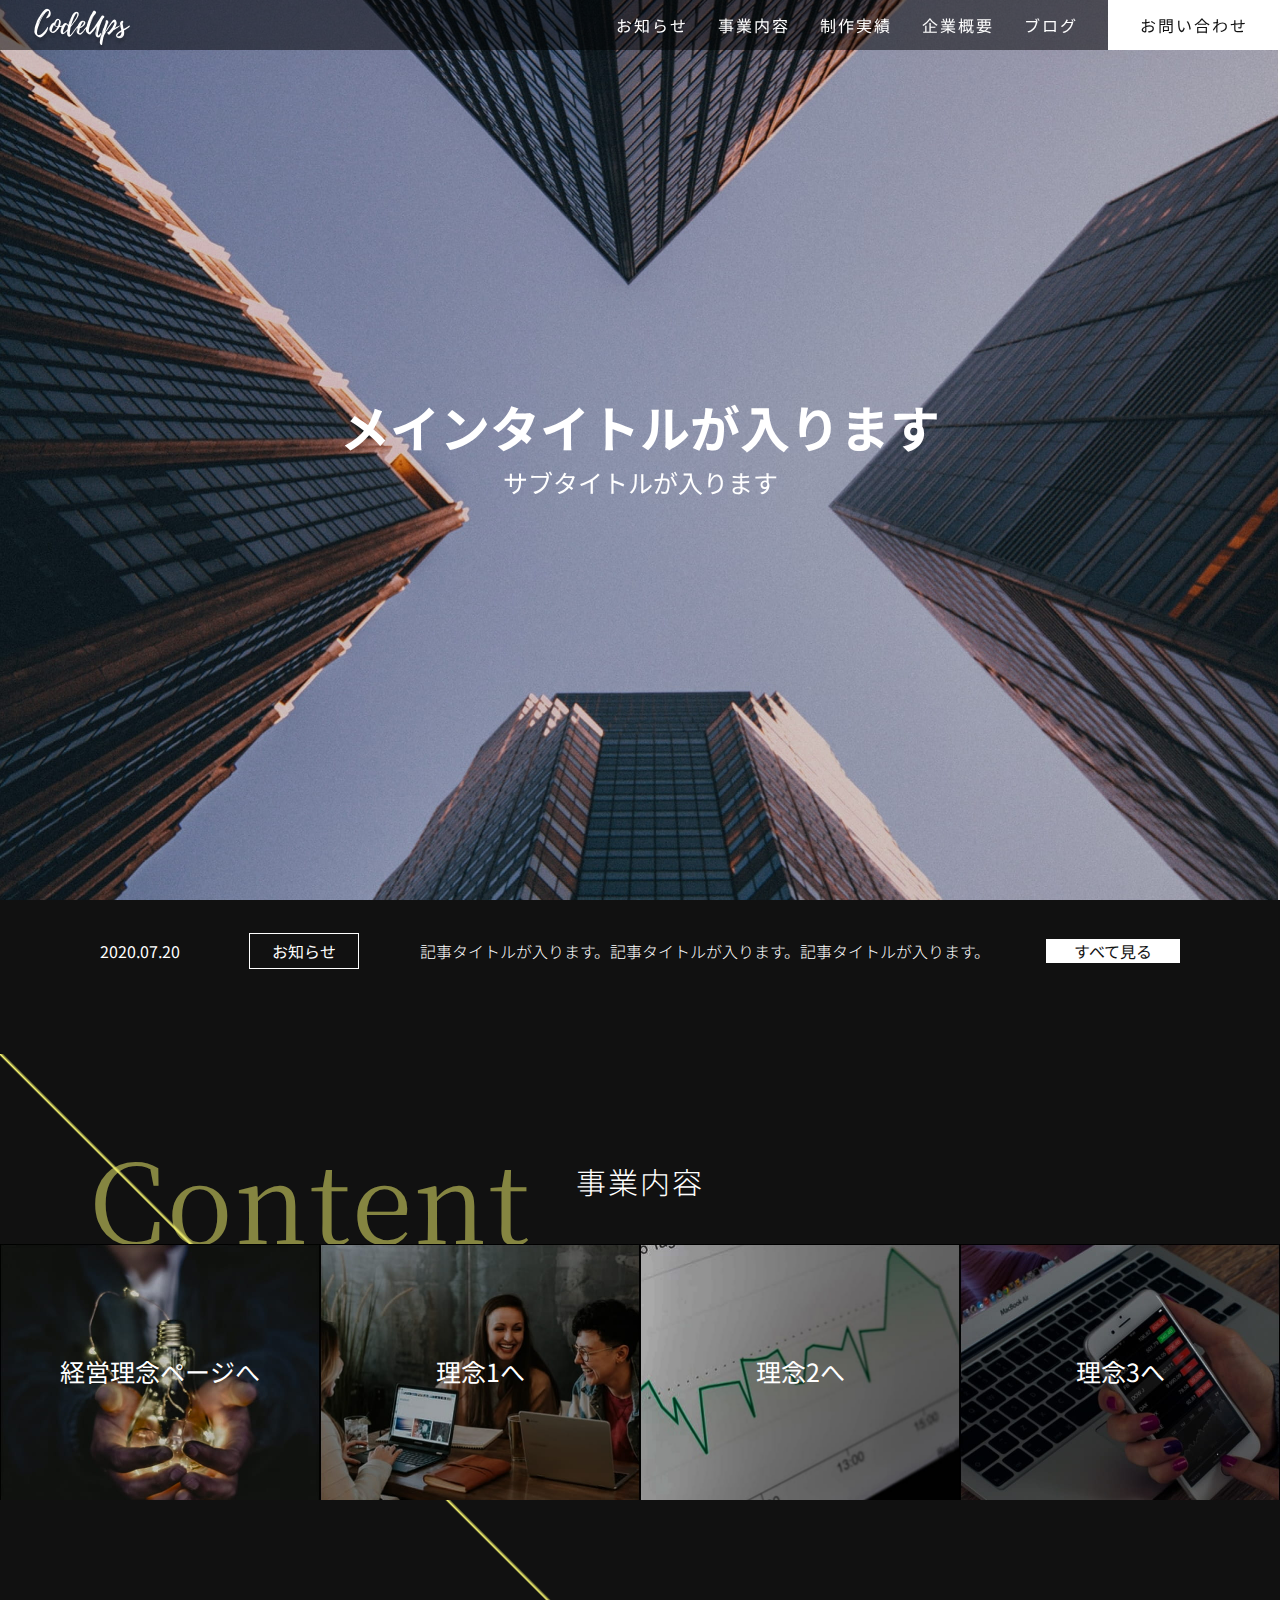
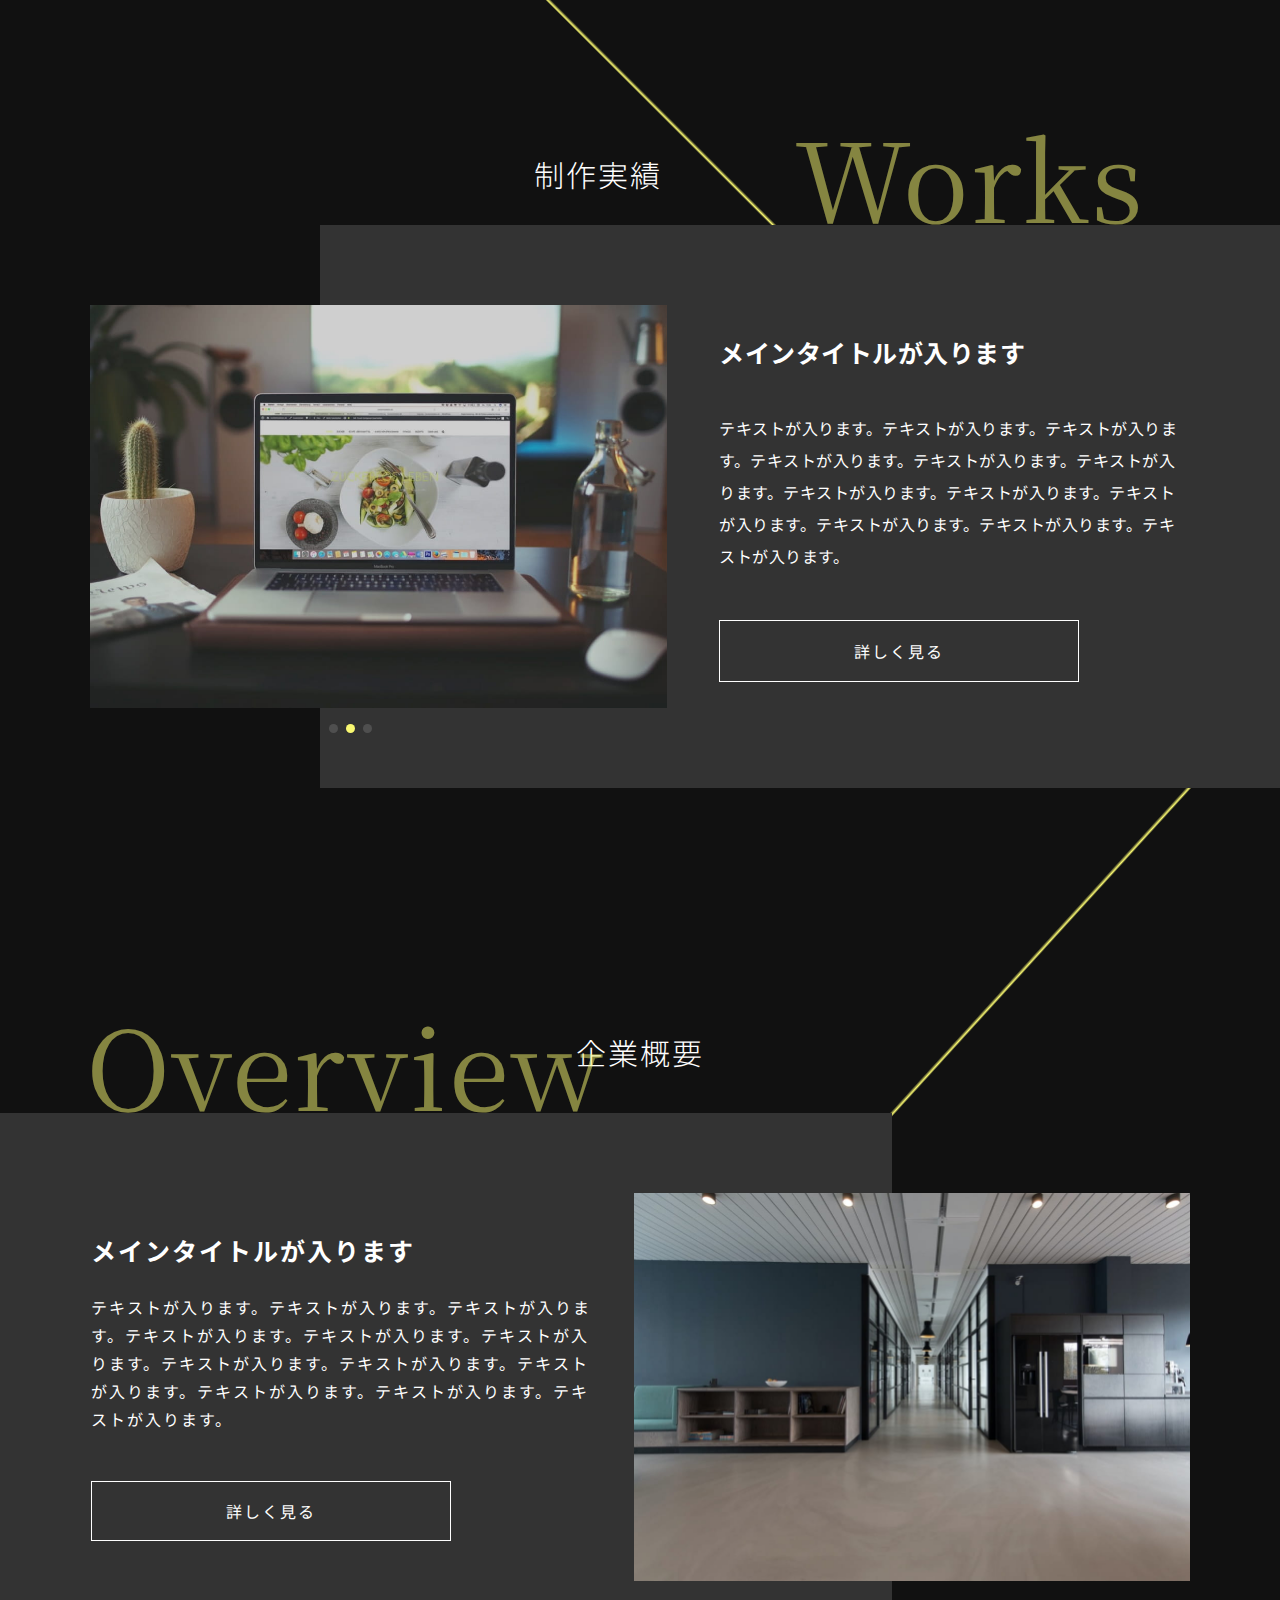
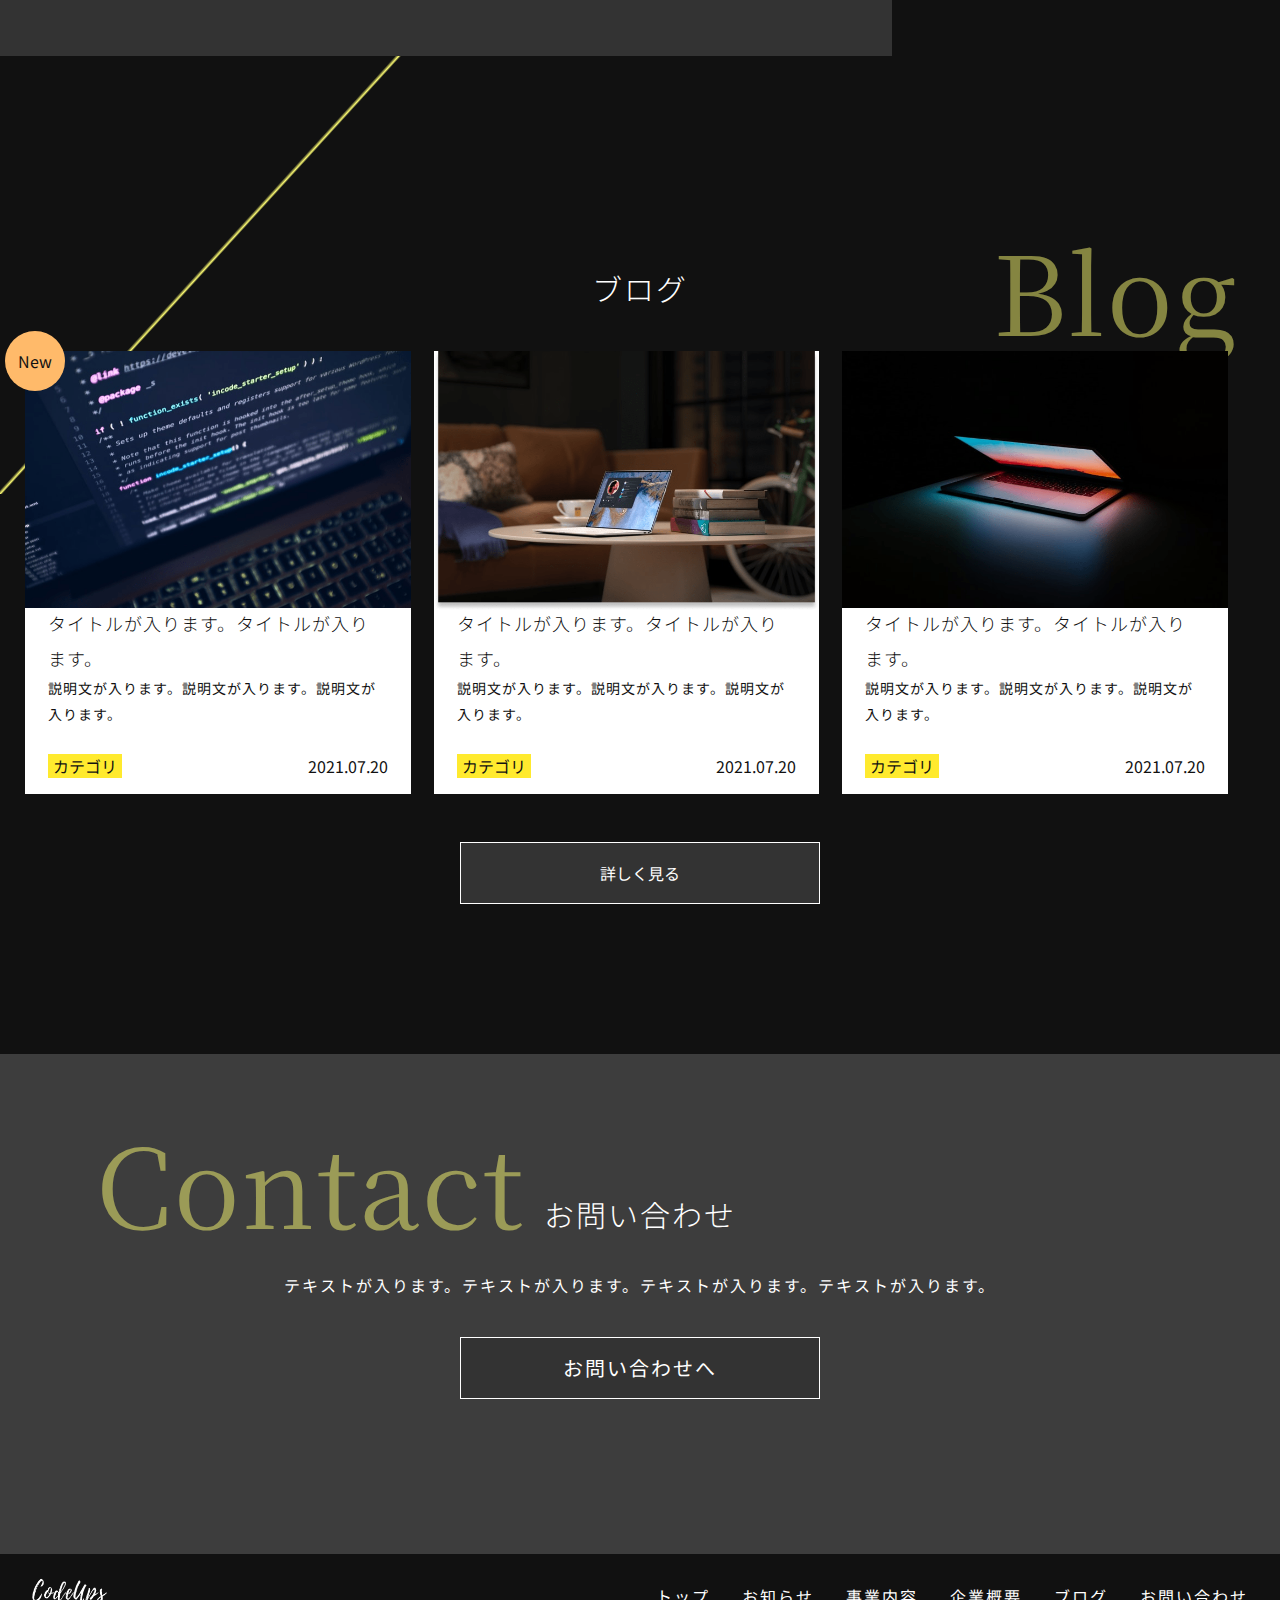
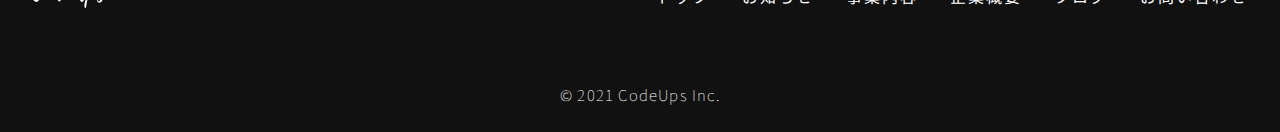
==== index.html @ fa009973 "company__create" ====
<!DOCTYPE html>
<html lang="ja">
  <head>
    <meta charset="UTF-8" />
    <meta name="viewport" content="width=device-width,initial-scale=1.0" />
    <meta name="format-detection" content="telephone=no" />
    <meta name=“robots” content=“noindex”>
    <!-- meta情報 -->
    <title>CodeUps</title>
    <meta name="description" content="" />
    <meta name="keywords" content="" />
    <!-- ogp -->
    <meta property="og:title" content="" />
    <meta property="og:type" content="" />
    <meta property="og:url" content="" />
    <meta property="og:image" content="" />
    <meta property="og:site_name" content="" />
    <meta property="og:description" content="" />
    <!-- ファビコン -->
    <link rel="”icon”" href="" />
    <!-- googlefonts -->
    <link rel="preconnect" href="https://fonts.googleapis.com" />
    <link rel="preconnect" href="https://fonts.gstatic.com" crossorigin />
    <link
      href="https://fonts.googleapis.com/css2?family=Noto+Sans+JP:wght@400;500;700&family=Noto+Serif+JP:wght@400;700&display=swap"
      rel="stylesheet"
    />
    <!-- swiper -->
    <link
      rel="stylesheet"
      href="https://unpkg.com/swiper@8/swiper-bundle.min.css"
    />
    <!-- css -->
    <link rel="stylesheet" href="./css/styles.css" />
  </head>
  <body>
    <!-- ヘッダー -->
    <header class="header u-desktop js-background">
      <h1 class="header__logo">
        <a class="header__logo-link" href="/">
          <img src="/images/common/header-logo.png" alt="" />
        </a>
      </h1>
      <nav class="header__nav">
        <ul class="header__nav-list">
          <li class="header__nav-item"><a href="/archive.html" class="header__nav-link">お知らせ</a></li>
          <li class="header__nav-item"><a href="/p-content.html" class="header__nav-link">事業内容</a></li>
          <li class="header__nav-item"><a href="/works-archive.html" class="header__nav-link">制作実績</a></li>
          <li class="header__nav-item"><a href="/company.html" class="header__nav-link">企業概要</a></li>
          <li class="header__nav-item"><a href="#" class="header__nav-link">ブログ</a></li>
        </ul>
      </nav>
      <div class="header__contact-linkwrap">
        <a href="#" class="header__contact-link">お問い合わせ</a>
      </div>
    </header>
    <!-- ヘッダー -->
    <!-- ハンバーガーメニュー -->
    <div class="drawer u-mobile">
      <h1 class="drawer__logo"><a href="#"><img src="/images/common/header-logo.png" alt=""></a></h1>
      <div class="drawer__icon">
        <div class="drawer__icon-bars">
          <div class="drawer__icon-bar drawer__icon-bar1"></div>
          <div class="drawer__icon-bar drawer__icon-bar2"></div>
          <div class="drawer__icon-bar drawer__icon-bar3"></div>
        </div>
      </div>
      <div class="drawer__content">
        <div class="drawer__content-list">
          <div class="drawer__content-item"><a href="#">トップ</a></div>
          <div class="drawer__content-item"><a href="/archive.html">お知らせ</a></div>
          <div class="drawer__content-item"><a href="/p-content.html">事業内容</a></div>
          <div class="drawer__content-item"><a href="/works-archive.html">制作実績</a></div>
          <div class="drawer__content-item"><a href="#">企業概要</a></div>
          <div class="drawer__content-item"><a href="#">ブログ</a></div>
          <div class="drawer__content-item"><a href="#">お問い合わせ</a></div>
        </div>
      </div>
    </div>
    <!-- ハンバーガーメニュー -->

    <!-- mv -->
    <div class="mv js__terget-area">
      <!-- mv__wrap -->
      <div class="mv__wrap">
        <!-- swiper -->
        <div class="swiper swiper-mv">
          <div class="swiper-wrapper">
            <div class="swiper-slide">
              <div class="slide-img mv__pc-slide">
                <img src="/images/common/mv-image1.jpg" alt="img1" />
              </div>
            </div>
            <div class="swiper-slide">
              <div class="slide-img mv__pc-slide">
                <img src="/images/common/mv-image2.jpg" alt="img2" />
              </div>
            </div>
            <div class="swiper-slide">
              <div class="slide-img mv__pc-slide">
                <img src="/images/common/mv-image3.jpg" alt="img3" />
              </div>
            </div>
            <div class="swiper-slide">
              <div class="slide-img mv__sp-slide">
                <img src="/images/common/sp-mv-image1.jpg" alt="img3" />
              </div>
            </div>
            <div class="swiper-slide">
              <div class="slide-img mv__sp-slide">
                <img src="/images/common/sp-mv-image2.jpg" alt="img3" />
              </div>
            </div>
            <div class="swiper-slide">
              <div class="slide-img mv__sp-slide">
                <img src="/images/common/sp-mv-image3.jpg" alt="img3" />
              </div>
            </div>
          </div>
        </div>
        <!-- swiper -->
        <!-- mv__title-wrap -->
        <div class="mv__title-wrap">
          <h2 class="mv__title">メインタイトルが入ります</h2>
          <p class="mv__title-text">サブタイトルが入ります</p>
        </div>
        <!-- mv__title-wrap -->
        <!-- inner -->
        <div class="mv__inner">
          <a href="#" class="mv__article-block">
            <div class="mv__article-date-block">
              <p class="mv__article-date">2020.07.20</p>
              <p class="mv__article-category">お知らせ</p>
            </div>
            <div class="mv__article-title-block">
              <h2 class="mv__article-title">記事タイトルが入ります。記事タイトルが入ります。記事タイトルが入ります。</h2>
            </div>
            <div class="mv__article-link-block">
              <div class="mv__article-link">すべて見る</div>
            </div>
          </a>
        </div>
        <!-- inner -->
      </div>
      <!-- mv__wrap -->
    </div>
    <!-- mv -->

    <!-- content -->
    <section class="content">
      <!-- content__inner -->
      <div class="content__inner">
        <!-- content__titlewrap -->
        <div class="content__titlewrap">
          <h2 class="content__title cmn__title">事業内容</h2>
          <p class="content__title-text cmn__title-text">Content</p>
        </div>
        <!-- content__titlewrap -->
        <!-- content__list -->
        <ul class="content__list">
          <!-- content__item -->
          <li class="content__item">
            <!-- content__item-link -->
            <a class="content__item-link" href="#">
              <p class="content__item-text">経営理念ページへ</p>
            </a>
            <!-- content__item-link -->
          </li>
          <!-- content__item -->
          <!-- content__item -->
          <li class="content__item">
            <!-- content__item-link -->
            <a class="content__item-link" href="#">
              <p class="content__item-text">理念1へ</p>
            </a>
            <!-- content__item-link -->
          </li>
          <!-- content__item -->
          <!-- content__item -->
          <li class="content__item">
            <!-- content__item-link -->
            <a class="content__item-link" href="#">
              <p class="content__item-text">理念2へ</p>
            </a>
            <!-- content__item-link -->
          </li>
          <!-- content__item -->
          <!-- content__item -->
          <li class="content__item">
            <!-- content__item-link -->
            <a class="content__item-link" href="#">
              <p class="content__item-text">理念3へ</p>
            </a>
            <!-- content__item-link -->
          </li>
          <!-- content__item -->
        </ul>
        <!-- content__list -->
      </div>
      <!-- content__inner -->
    </section>
    <!-- content -->

    <!-- works -->
    <section class="works">
      <div class="inner">
        <h2 class="works__title cmn__title">制作実績</h2>
        <p class="works__title-text cmn__title-text">Works</p>
      </div>
      <div class="works__background">
        <!-- works__inner -->
        <div class="works__inner">
          <!-- works__wrap-flex -->
          <div class="works__wrap-flex">
            <!-- works__wrap-left -->
            <div class="works__wrap-left">
              <div class="swiper swiper-works">
                <!-- Additional required wrapper -->
                <div class="swiper-wrapper">
                  <!-- Slides -->
                  <div class="swiper-slide">
                    <div class="swiper-works-item">
                      <img class="swiper-works-image" src="/images/common/top-works-image.jpg" alt="" />
                    </div>
                  </div>
                  <div class="swiper-slide">
                    <div class="swiper-works-item">
                      <img class="swiper-works-image" src="/images/common/works-image2.jpg" alt="" />
                    </div>
                  </div>
                  <div class="swiper-slide">
                    <div class="swiper-works-item">
                      <img class="swiper-works-image" src="/images/common/works-image3.jpg" alt="" />
                    </div>
                  </div>
                </div>
              </div>
              <div class="swiper-pagination"></div>
            </div>
            <!-- works__wrap-left -->
            <!-- works__wrap-right -->
            <div class="works__wrap-right">
              <h3 class="works__wrap-right-title">メインタイトルが入ります</h3>
              <p class="works__wrap-right-text">
                テキストが入ります。テキストが入ります。テキストが入ります。テキストが入ります。テキストが入ります。テキストが入ります。テキストが入ります。テキストが入ります。テキストが入ります。テキストが入ります。テキストが入ります。テキストが入ります。
              </p>
              <div class="works__wrap-right-link cmn__link">
                <a href="#">詳しく見る</a>
              </div>
            </div>
            <!-- works__wrap-right -->
          </div>
          <!-- works__wrap-flex -->
        </div>
        <!-- works__inner -->
      </div>
    </section>
    <!-- works -->

    <!-- overview -->
    <section class="overview">
      <div class="inner">
        <h2 class="overview__title cmn__title">企業概要</h2>
        <p class="overview__title-text cmn__title-text">Overview</p>
      </div>
      <div class="overview__background">
        <!-- overview__inner -->
        <div class="overview__inner">
          <!-- overview__wrap-flex -->
          <div class="overview__wrap-flex">
            <!-- overview__wrap-left -->
            <div class="overview__wrap-left">
              <h3 class="overview__wrap-left-title">メインタイトルが入ります</h3>
              <p class="overview__wrap-left-text">
                テキストが入ります。テキストが入ります。テキストが入ります。テキストが入ります。テキストが入ります。テキストが入ります。テキストが入ります。テキストが入ります。テキストが入ります。テキストが入ります。テキストが入ります。テキストが入ります。
              </p>
              <div class="overview__wrap-left-link cmn__link">
                <a href="#">詳しく見る</a>
              </div>
            </div>
            <!-- overview__wrap-left -->
            <!-- overview__wrap-right -->
            <div class="overview__wrap-right">
              <div class="overview__wrap-right-image">
                <img class="overview__wrap-imagecontent" src="/images/common/overview-image.jpg" alt="" />
              </div>
            </div>
            <!-- overview__wrap-right -->
          </div>
          <!-- overview__wrap-flex -->
        </div>
        <!-- overview__inner -->
      </div>
    </section>
    <!-- overview -->

    <!-- blog -->
    <section class="blog">
      <!-- blog__inner -->
      <div class="blog__inner inner">
        <h2 class="blog__title cmn__title">ブログ</h2>
        <p class="blog__title-text cmn__title-text">Blog</p>
        <!-- blog__list -->
        <div class="blog__list p__blog-list">
            <!-- blog__item-link -->
            <a href="#" class="blog__item-link blog__item p__blog-item">
              <span class="blog__newtag p__blog-newtag">New</span>
              <!-- blog__sumbnail -->
              <div class="blog__sumbnail p__blog-sumbnail">
                <img
                  src="/images/common/blog-image1.png"
                  alt="サムネイル画像"
                />
              </div>
              <!-- blog__sumbnail -->
              <!-- blog__body -->
              <div class="blog__body p__blog-item">
                <h3 class="blog__item-title p__blog-title">
                  タイトルが入ります。タイトルが入ります。
                </h3>
                <p class="blog__item-desc p__blog-item-desc">
                  説明文が入ります。説明文が入ります。説明文が入ります。
                </p>
              </div>
              <!-- blog__body -->
              <!-- blog__footer -->
              <div class="blog__info p__blog-info">
                <div class="blog__footer p__blog-footer">
                  <p class="bolg__tag p__blog-tag">カテゴリ</p>
                  <p class="bolg__date p__blog-date">2021.07.20</p>
                </div>
              </div>
              <!-- blog__footer -->
            </a>
            <!-- blog__item-link -->
            <!-- blog__item-link -->
            <a href="#" class="blog__item-link blog__item">
              <!-- blog__sumbnail -->
              <div class="blog__sumbnail">
                <img
                  src="/images/common/blog-image2.png"
                  alt="サムネイル画像"
                />
              </div>
              <!-- blog__sumbnail -->
              <!-- blog__body -->
              <div class="blog__body">
                <h3 class="blog__item-title">
                  タイトルが入ります。タイトルが入ります。
                </h3>
                <p class="blog__item-desc">
                  説明文が入ります。説明文が入ります。説明文が入ります。
                </p>
              </div>
              <!-- blog__body -->
              <!-- blog__footer -->
              <div class="blog__info">
                <div class="blog__footer">
                  <p class="bolg__tag">カテゴリ</p>
                  <p class="bolg__date">2021.07.20</p>
                </div>
              </div>
              <!-- blog__footer -->
            </a>
            <!-- blog__item-link -->
            <!-- blog__item-link -->
            <a href="#" class="blog__item-link blog__item">
              <!-- blog__sumbnail -->
              <div class="blog__sumbnail">
                <img
                  src="/images/common/blog-image3.png"
                  alt="サムネイル画像"
                />
              </div>
              <!-- blog__sumbnail -->
              <!-- blog__body -->
              <div class="blog__body">
                <h3 class="blog__item-title">
                  タイトルが入ります。タイトルが入ります。
                </h3>
                <p class="blog__item-desc">
                  説明文が入ります。説明文が入ります。説明文が入ります。
                </p>
              </div>
              <!-- blog__body -->
              <!-- blog__footer -->
              <div class="blog__info">
                <div class="blog__footer">
                  <p class="bolg__tag">カテゴリ</p>
                  <p class="bolg__date">2021.07.20</p>
                </div>
              </div>
                <!-- blog__footer -->
            </a>
            <!-- blog__item-link -->
        </div>
        <!-- blog__list -->
        <div class="blog__link cmn__link">
          <a href="#">詳しく見る</a>
        </div>
      </div>
      <!-- blog__inner -->
    </section>
    <!-- blog -->

    <!-- footer -->
    <footer class="footer">
      <!-- footer__contact -->
      <div class="footer__contact">
        <div class="inner">
          <h2 class="footer__contact-title cmn__title">お問い合わせ</h2>
          <p class="footer__contact-title-text cmn__title-text">Contact</p>
          <p class="footer__contact-desc">
            テキストが入ります。テキストが入ります。テキストが入ります。テキストが入ります。
          </p>
          <div class="footer__contact-link cmn__link">
            <a href="#">お問い合わせへ</a>
          </div>
        </div>
      </div>
      <!-- footer__contact -->
      <div class="footer__inner inner">
        <!-- footer__nav -->
        <div class="footer__nav">
          <div class="footer__logo">
            <a href="#">
              <img src="/images/common/footer-logo.png" alt="codeupsのロゴ" />
            </a>
          </div>
          <!-- footer__nav-list -->
          <ul class="footer__nav-list">
            <li class="footer__nav-item">
              <a href="#" class="footer__nav-link">トップ</a>
            </li>
            <li class="footer__nav-item">
              <a href="#" class="footer__nav-link">お知らせ</a>
            </li>
            <li class="footer__nav-item">
              <a href="#" class="footer__nav-link">事業内容</a>
            </li>
            <li class="footer__nav-item">
              <a href="#" class="footer__nav-link">企業概要</a>
            </li>
            <li class="footer__nav-item">
              <a href="#" class="footer__nav-link">ブログ</a>
            </li>
            <li class="footer__nav-item">
              <a href="#" class="footer__nav-link">お問い合わせ</a>
            </li>
          </ul>
          <!-- footer__nav-list -->
        </div>
        <!-- footer__nav -->
        <p class="footer__copyright">&copy; 2021 CodeUps Inc.</p>
      </div>
    </footer>
    <!-- footer -->

    <div class="totop">
      <a href="#">
        <div class="totop__inner"></div>
      </a>
    </div>

    <!-- jquery -->
    <script src="https://code.jquery.com/jquery-3.6.0.js"></script>
    <!-- swiper -->
    <script src="https://unpkg.com/swiper@8/swiper-bundle.min.js"></script>
    <!-- JavaScript -->
    <script defer src="./js/script.js"></script>
  </body>
</html>
---- css/styles.css ----
@charset "UTF-8";
body {
  font-family: "Noto Sans JP", sans-serif;
  background: #111;
  color: #fff;
}

.u-desktop {
  display: none;
}
@media screen and (min-width: 768px) {
  .u-desktop {
    display: block;
  }
}

@media screen and (min-width: 768px) {
  .u-mobile {
    display: none;
  }
}

/* リキッドレイアウト対応 */
html {
  font-size: 16px;
}
@media (max-width: 375px) {
  html {
    font-size: 4.2666666667vw;
  }
}
@media screen and (min-width: 768px) {
  html {
    font-size: 1.4545454545vw;
  }
}
@media (min-width: 1100px) {
  html {
    font-size: 16px;
  }
}

/* pcの電話番号発信対応 */
@media screen and (min-width: 768px) {
  a[href^="tel:"] {
    pointer-events: none;
  }
}

/* ホバー */
a {
  text-decoration: none;
  color: inherit;
  -webkit-transition: opacity 0.3s;
  transition: opacity 0.3s;
}
@media screen and (min-width: 768px) {
  a:hover {
    opacity: 0.8;
  }
}

*,
*::before,
*::after {
  -webkit-box-sizing: border-box;
          box-sizing: border-box;
}

/* Remove default padding */
ul,
ol {
  padding: 0;
}

/* Remove default margin */
body,
h1,
h2,
h3,
h4,
p,
ul,
ol,
figure,
blockquote,
dl,
dd {
  margin: 0;
}

/* Set core root defaults */
html {
  scroll-behavior: smooth;
}

/* Set core body defaults */
body {
  min-height: 100vh;
  text-rendering: optimizeSpeed;
  line-height: 1.5;
}

/* Remove list styles on ul, ol elements with a class attribute */
ul,
ol {
  list-style: none;
}

/* A elements that don't have a class get default styles */
a:not([class]) {
  text-decoration-skip-ink: auto;
}

/* Make images easier to work with */
img {
  max-width: 100%;
  display: block;
  width: 100%;
}

/* Natural flow and rhythm in articles by default */
article > * + * {
  margin-top: 1em;
}

/* Inherit fonts for inputs and buttons */
input,
button,
textarea,
select {
  font: inherit;
}

/* Blur images when they have no alt attribute */
img:not([alt]) {
  filter: url('data:image/svg+xml;charset=utf-8,<svg xmlns="http://www.w3.org/2000/svg"><filter id="filter"><feGaussianBlur stdDeviation="10" /></filter></svg>#filter');
  -webkit-filter: blur(10px);
          filter: blur(10px);
}

/* フォームリセット */
input,
button,
select,
textarea {
  -webkit-appearance: none;
  -moz-appearance: none;
  appearance: none;
  background: transparent;
  border: none;
  border-radius: 0;
  font: inherit;
  outline: none;
}

textarea {
  resize: vertical;
}

input[type=checkbox],
input[type=radio] {
  display: none;
}

input[type=submit],
input[type=button],
label,
button,
select {
  cursor: pointer;
}

select::-ms-expand {
  display: none;
}

.breadcrumb {
  margin-top: 16px;
  margin-top: 1rem;
}

.breadcrumb a {
  letter-spacing: 1px;
}

.breadcrumb span {
  margin: 0 10px;
}

.cmn__link {
  text-align: center;
  background-color: #333333;
  border: 1px solid #fff;
  -webkit-transition: ease all 0.3s;
  transition: ease all 0.3s;
  overflow: hidden;
  position: relative;
  z-index: 1;
}

.cmn__link::before {
  background: #fff;
  position: absolute;
  top: 0;
  left: 0;
  content: "";
  width: 100%;
  height: 100%;
  -webkit-transform: scale(0, 1);
          transform: scale(0, 1);
  -webkit-transform-origin: left top;
          transform-origin: left top;
  -webkit-transition: 0.2s cubic-bezier(0.45, 0, 0.55, 1);
  transition: 0.2s cubic-bezier(0.45, 0, 0.55, 1);
  z-index: -1;
}

.cmn__link:hover {
  background-color: #fff;
}
.cmn__link:hover > a {
  color: #111;
}
.cmn__link:hover::before {
  -webkit-transform: scale(1, 1);
          transform: scale(1, 1);
}

.cmn__link > a {
  display: block;
  padding-top: 10px;
  padding-top: 0.625rem;
  padding-bottom: 10px;
  padding-bottom: 0.625rem;
}

.cmn__title {
  font-weight: 300;
  font-size: 20px;
  font-size: 1.25rem;
  letter-spacing: 2px;
}
@media screen and (min-width: 768px) {
  .cmn__title {
    font-size: 1.875rem;
  }
}

.cmn__title-text {
  font-size: 50px;
  font-size: 3.125rem;
  color: #f9f871;
  letter-spacing: 2px;
  z-index: -1;
  opacity: 0.5;
  font-family: "Noto Serif JP", serif;
  margin-top: -85px;
  margin-top: -5.3125rem;
}
@media screen and (min-width: 768px) {
  .cmn__title-text {
    font-size: 6.875rem;
  }
}

.inner {
  width: 100%;
  padding-right: 20px;
  padding-left: 20px;
  margin-right: auto;
  margin-left: auto;
}
@media screen and (min-width: 768px) {
  .inner {
    max-width: 1150px;
    padding-right: 25px;
    padding-left: 25px;
  }
}

.page__header {
  position: relative;
  width: 100%;
}
.page__header::before {
  content: "";
  display: block;
  padding-top: 113%;
}
@media screen and (min-width: 768px) {
  .page__header::before {
    padding-top: 29%;
  }
}

.page__header-image {
  background-size: cover;
  background-repeat: no-repeat;
  position: absolute;
  top: 0;
  left: 0;
  bottom: 0;
  right: 0;
}

.page__header-title {
  font-size: 35px;
  font-size: 2.1875rem;
  font-weight: 700;
  position: absolute;
  left: 50%;
  top: 50%;
  -webkit-transform: translate(-50%, -50%);
          transform: translate(-50%, -50%);
  letter-spacing: 2px;
}

.test {
  font-size: 20px;
  font-size: 1.25rem;
  background-color: #111;
  color: #fff;
}

.totop {
  position: fixed;
  display: block;
  width: 45px;
  width: 2.8125rem;
  height: 45px;
  height: 2.8125rem;
  background-color: #fff;
  z-index: 998;
  right: 20px;
  right: 1.25rem;
  bottom: 40px;
  bottom: 2.5rem;
  -webkit-transition: ease all 0.3s;
  transition: ease all 0.3s;
  cursor: pointer;
  opacity: 0;
  visibility: hidden;
}
@media screen and (min-width: 768px) {
  .totop {
    right: 1.9375rem;
    bottom: 2rem;
  }
}

.totop.is__show {
  opacity: 1;
  visibility: visible;
}

.totop:hover {
  background-color: #333333;
}
.totop:hover .totop__inner::before {
  background: url(/images/common/to-top-white.png) center center no-repeat;
  background-size: contain;
  width: 24px;
  width: 1.5rem;
  height: 12px;
  height: 0.75rem;
  top: 50%;
  left: 50%;
  -webkit-transform: translate(-50%, 130%);
          transform: translate(-50%, 130%);
}

.totop__inner {
  position: relative;
}

.totop__inner::before {
  position: absolute;
  content: "";
  background: url(/images/common/to-top.png) center center no-repeat;
  background-size: contain;
  width: 24px;
  width: 1.5rem;
  height: 12px;
  height: 0.75rem;
  top: 50%;
  left: 50%;
  -webkit-transform: translate(-50%, 130%);
          transform: translate(-50%, 130%);
}

.page {
  display: inline-block;
  border: 1px solid #fff;
  padding: 0 7px;
  padding: 0 0.4375rem;
  -webkit-transition: ease all 0.3s;
  transition: ease all 0.3s;
  margin-left: 16px;
  margin-left: 1rem;
}

.page:hover {
  background-color: #fff;
  color: #111;
}

.previouspostslink {
  margin-right: 24px;
  margin-right: 1.5rem;
  padding: 0 12px;
  padding: 0 0.75rem;
  border: 1px solid #fff;
  -webkit-transition: ease all 0.3s;
  transition: ease all 0.3s;
}

.previouspostslink:hover {
  background-color: #fff;
  color: #111;
}

.nextpostslink {
  margin-left: 24px;
  margin-left: 1.5rem;
  padding: 0 12px;
  padding: 0 0.75rem;
  border: 1px solid #fff;
  -webkit-transition: ease all 0.3s;
  transition: ease all 0.3s;
}

.nextpostslink:hover {
  background-color: #fff;
  color: #111;
}

.wp-pagenavi .current {
  padding: 0 7px;
  padding: 0 0.4375rem;
  background-color: #fff;
  color: #111;
}

.archive__heaeder-image {
  background-image: url(/images/common/sp-archive-header.jpg);
}
@media screen and (min-width: 768px) {
  .archive__heaeder-image {
    background-image: url(/images/common/archive-header.jpg);
  }
}
.archive__header-title {
  font-size: 30px;
  font-size: 1.875rem;
  font-weight: 700;
  position: absolute;
  left: 50%;
  top: 50%;
  -webkit-transform: translate(-50%, -50%);
          transform: translate(-50%, -50%);
  letter-spacing: 2px;
}
.archive__list {
  max-width: 860px;
  max-width: 53.75rem;
  width: 100%;
  margin: auto;
  margin-top: 85px;
  margin-top: 5.3125rem;
}
.archive__item {
  display: block;
  -webkit-transition: ease all 0.3s;
  transition: ease all 0.3s;
}
.archive__item:not(:first-child) {
  margin-top: 32px;
  margin-top: 2rem;
}
@media screen and (min-width: 768px) {
  .archive__item {
    display: -webkit-box;
    display: -ms-flexbox;
    display: flex;
  }
}
.archive__item:hover .archive__title {
  color: #f9f871;
}
.archive__date-block {
  display: -webkit-box;
  display: -ms-flexbox;
  display: flex;
  -webkit-box-align: center;
      -ms-flex-align: center;
          align-items: center;
}
@media screen and (min-width: 768px) {
  .archive__date-block {
    margin-right: 3.8125rem;
  }
}
.archive__date {
  margin-right: 30px;
  margin-right: 1.875rem;
}
.archive__category {
  font-size: 14px;
  font-size: 0.875rem;
  border: 1px solid #fff;
  padding: 5px 20px;
  padding: 0.3125rem 1.25rem;
  min-width: 99px;
  min-width: 6.1875rem;
}
.archive__title-block {
  margin-top: 16px;
  margin-top: 1rem;
}
@media screen and (min-width: 768px) {
  .archive__title-block {
    margin-top: 0;
    width: 35.75rem;
    max-width: 100%;
  }
}
.archive__title {
  font-weight: 400;
  font-size: 16px;
  font-size: 1rem;
}
.archive__pagenation {
  display: none;
}
@media screen and (min-width: 768px) {
  .archive__pagenation {
    display: block;
    text-align: center;
    margin-top: 6.5rem;
  }
}

.company__heaeder-image {
  background-image: url(/images/common/company-sp-header.jpg);
  background-position: center center;
}
@media screen and (min-width: 768px) {
  .company__heaeder-image {
    background-image: url(/images/common/company-header.jpg);
    background-position: center right;
  }
}

.company__inner {
  padding: 0 20px;
  padding: 0 1.25rem;
}
@media screen and (min-width: 768px) {
  .company__inner {
    max-width: 68.75rem;
    width: 100%;
    margin: auto;
  }
}

.company__wrap {
  margin-top: 85px;
  margin-top: 5.3125rem;
}
@media screen and (min-width: 768px) {
  .company__wrap {
    margin-top: 7.1875rem;
  }
}

.company__item {
  display: -webkit-box;
  display: -ms-flexbox;
  display: flex;
  border-bottom: 2px solid #fff;
  padding-bottom: 19px;
  padding-bottom: 1.1875rem;
}

.company__item:not(:first-child) {
  margin-top: 17px;
  margin-top: 1.0625rem;
}

.company__item-left {
  width: 25%;
}
@media screen and (min-width: 768px) {
  .company__item-left {
    width: 15%;
  }
}

.company__item-right {
  width: 75%;
}
@media screen and (min-width: 768px) {
  .company__item-right {
    width: 85%;
  }
}

@media screen and (min-width: 768px) {
  .company__map-wrap {
    padding: 0 1.25rem;
    width: 100%;
    max-width: 68.75rem;
    padding: 0 1.25rem;
    margin: auto;
  }
}

.company__map {
  position: relative;
  width: 100%;
  padding-top: 125%;
  margin-top: 120px;
  margin-top: 7.5rem;
}
@media screen and (min-width: 768px) {
  .company__map {
    margin: auto;
    margin-top: 5rem;
    padding-top: 36%;
  }
}

.company__map > iframe {
  position: absolute;
  top: 0;
  left: 0;
  width: 100%;
  height: 100%;
}

.drawer {
  z-index: 100;
  position: fixed;
  width: 100%;
  padding: 11px 20px;
  padding: 0.6875rem 1.25rem;
  background: rgba(0, 0, 0, .5);
  height: 50px;
  height: 3.125rem;
  -webkit-transition: ease all 0.3s;
  transition: ease all 0.3s;
}
.drawer.is__active {
  -webkit-transition: ease all 0.5s;
  transition: ease all 0.5s;
  background-color: #000;
}
.drawer__logo {
  font-size: 20px;
  font-size: 1.25rem;
  font-family: "Playlist", serif;
  color: #fff;
}
.drawer__logo > a > img {
  display: block;
  width: 80px;
  width: 5rem;
  height: 39px;
  height: 2.4375rem;
}
.drawer__icon {
  z-index: 101;
  position: fixed;
  width: 24px;
  width: 1.5rem;
  height: 12px;
  height: 0.75rem;
  right: 23px;
  right: 1.4375rem;
  top: 14px;
  top: 0.875rem;
}
.drawer__icon.is__active .drawer__icon-bar1 {
  -webkit-transform: rotate(-45deg);
          transform: rotate(-45deg);
  top: 6px;
}
.drawer__icon.is__active .drawer__icon-bar2 {
  display: none;
}
.drawer__icon.is__active .drawer__icon-bar3 {
  -webkit-transform: rotate(45deg);
          transform: rotate(45deg);
  top: 6px;
}
.drawer__icon-bars {
  position: relative;
}
.drawer__icon-bar {
  -webkit-transition: ease all 0.3s;
  transition: ease all 0.3s;
  background-color: #FFFFFF;
  width: 100%;
  display: block;
  height: 2px;
  position: absolute;
}
.drawer__icon-bar1 {
  top: 0;
}
.drawer__icon-bar2 {
  top: 6px;
  top: 0.375rem;
}
.drawer__icon-bar3 {
  top: 12px;
  top: 0.75rem;
}
.drawer__content {
  overflow: auto;
  width: 100vw;
  height: 100vh;
  position: fixed;
  right: 0;
  top: 50px;
  top: 3.125rem;
  background: #000;
  -webkit-box-shadow: 0 0 3px rgba(0, 0, 0, .16);
          box-shadow: 0 0 3px rgba(0, 0, 0, .16);
  z-index: 299;
  -webkit-transform: translateX(105%);
          transform: translateX(105%);
  -webkit-transition: -webkit-transform 0.5s ease 0s;
  transition: -webkit-transform 0.5s ease 0s;
  transition: transform 0.5s ease 0s;
  transition: transform 0.5s ease 0s, -webkit-transform 0.5s ease 0s;
}
.drawer__content.is__active {
  -webkit-transform: translateX(0);
          transform: translateX(0);
}
.drawer__content-list {
  margin-top: 159px;
  margin-top: 9.9375rem;
  margin-bottom: 208px;
  margin-bottom: 13rem;
}
.drawer__content-item {
  text-align: center;
}
.drawer__content-item:not(:first-child) {
  margin-top: 32px;
  margin-top: 2rem;
}
.drawer__content-item > a {
  color: #fff;
}

.footer {
  margin-top: 120px;
  margin-top: 7.5rem;
  padding-bottom: 48px;
  padding-bottom: 3rem;
}
@media screen and (min-width: 768px) {
  .footer {
    margin-top: 9.375rem;
    padding-bottom: 1.625rem;
  }
}
.footer__contact {
  background-color: #3D3D3D;
  padding-left: 20px;
  padding-left: 1.25rem;
  padding-right: 20px;
  padding-right: 1.25rem;
  padding-bottom: 64px;
  padding-bottom: 4rem;
  padding-top: 67px;
  padding-top: 4.1875rem;
}
@media screen and (min-width: 768px) {
  .footer__contact {
    padding-top: 5.3125rem;
    padding-bottom: 9.6875rem;
  }
}
.footer__contact-title {
  text-align: center;
}
@media screen and (min-width: 768px) {
  .footer__contact-title {
    -webkit-transform: translateY(53px);
            transform: translateY(53px);
  }
}
.footer__contact-title-text {
  text-align: center;
}
@media screen and (min-width: 768px) {
  .footer__contact-title-text {
    margin-right: 41.25rem;
  }
}
.footer__contact-desc {
  line-height: 1.437;
  letter-spacing: 2px;
  margin-top: 47px;
  margin-top: 2.9375rem;
  margin-bottom: 31px;
  margin-bottom: 1.9375rem;
}
@media screen and (min-width: 768px) {
  .footer__contact-desc {
    margin-bottom: 2.5rem;
    margin-top: 0.625rem;
    text-align: center;
  }
}
@media screen and (min-width: 768px) {
  .footer__contact-link {
    padding-top: 0.1875rem;
    padding-bottom: 0.1875rem;
    padding-top: 0.3125rem;
    padding-bottom: 0.3125rem;
    width: 360px;
    margin: 0 auto;
  }
}
.footer__contact-link > a {
  letter-spacing: 2px;
}
@media screen and (min-width: 768px) {
  .footer__contact-link > a {
    font-size: 1.25rem;
  }
}
.footer__inner {
  padding: 0 32px;
  padding: 0 2rem;
  max-width: 1280px;
  max-width: 80rem;
  width: 100%;
  margin: auto;
}
.footer__nav {
  padding-top: 34px;
  padding-top: 2.125rem;
}
@media screen and (min-width: 768px) {
  .footer__nav {
    padding-top: 1.25rem;
    display: -webkit-box;
    display: -ms-flexbox;
    display: flex;
    -webkit-box-align: center;
        -ms-flex-align: center;
            align-items: center;
  }
}
.footer__logo {
  text-align: center;
  -webkit-transform: translateY(18px);
          transform: translateY(18px);
  padding-left: 18px;
  padding-left: 1.125rem;
}
@media screen and (min-width: 768px) {
  .footer__logo {
    padding-left: 0;
    -webkit-transform: translateY(4px);
            transform: translateY(4px);
  }
}
.footer__logo > a {
  display: block;
  margin: 0 auto;
  height: 40px;
  height: 2.5rem;
  width: 90px;
  width: 5.625rem;
}
.footer__logo > a > img {
  display: block;
  width: 75px;
  width: 4.6875rem;
  height: 30px;
  height: 1.875rem;
}
.footer__nav-list {
  margin-top: 4px;
  margin-top: 0.25rem;
}
@media screen and (min-width: 768px) {
  .footer__nav-list {
    display: -webkit-box;
    display: -ms-flexbox;
    display: flex;
    margin-left: auto;
  }
}
.footer__nav-item {
  text-align: center;
  margin-top: 8px;
  margin-top: 0.5rem;
}
@media screen and (min-width: 768px) {
  .footer__nav-item {
    margin-top: 0;
  }
}
@media screen and (min-width: 768px) {
  .footer__nav-item:not(:first-child) {
    margin-left: 2rem;
  }
}
.footer__nav-link {
  letter-spacing: 2px;
  position: relative;
}
.footer__nav-link::after {
  position: absolute;
  left: 0;
  content: "";
  width: 100%;
  height: 1px;
  background: #F9F871;
  bottom: -6px;
  bottom: -0.375rem;
  -webkit-transform: scale(0, 1);
          transform: scale(0, 1);
  -webkit-transform-origin: center top;
          transform-origin: center top;
  -webkit-transition: -webkit-transform 0.3s;
  transition: -webkit-transform 0.3s;
  transition: transform 0.3s;
  transition: transform 0.3s, -webkit-transform 0.3s;
}
.footer__nav-link:hover::after {
  -webkit-transform: scale(1, 1);
          transform: scale(1, 1);
}
.footer__copyright {
  text-align: center;
  font-size: 11px;
  font-size: 0.6875rem;
  letter-spacing: 1.2px;
  margin-top: 30px;
  margin-top: 1.875rem;
  padding-top: 5px;
  padding-top: 0.3125rem;
  font-weight: 100;
}
@media screen and (min-width: 768px) {
  .footer__copyright {
    margin-top: 4.0625rem;
    font-size: 0.9375rem;
  }
}

.header {
  height: 50px;
  height: 3.125rem;
}
@media screen and (min-width: 768px) {
  .header {
    display: -webkit-box;
    display: -ms-flexbox;
    display: flex;
    -webkit-box-align: center;
        -ms-flex-align: center;
            align-items: center;
    position: fixed;
    width: 100%;
    height: 3.125rem;
    background: rgba(0, 0, 0, .5);
    padding-left: 2rem;
    z-index: 100;
  }
}
.header__logo-link {
  font-family: "Playlist", serif;
  color: #fff;
  font-size: 30px;
  font-size: 1.875rem;
  height: inherit;
}
.header__logo-link > img {
  display: block;
  height: 45px;
  height: 2.8125rem;
  width: 100px;
  width: 6.25rem;
  -o-object-fit: cover;
     object-fit: cover;
  margin-top: 10px;
  margin-top: 0.625rem;
}
.header__nav {
  display: -webkit-box;
  display: -ms-flexbox;
  display: flex;
  -webkit-box-align: center;
      -ms-flex-align: center;
          align-items: center;
  margin-left: auto;
  height: inherit;
}
.header__nav-list {
  display: -webkit-box;
  display: -ms-flexbox;
  display: flex;
  -webkit-box-align: center;
      -ms-flex-align: center;
          align-items: center;
  height: inherit;
}
.header__nav-item {
  margin-right: 30px;
  margin-right: 1.875rem;
  height: inherit;
}
.header__nav-link {
  font-size: 16px;
  font-size: 1rem;
  color: #fff;
  letter-spacing: 2px;
  position: relative;
  display: -webkit-box;
  display: -ms-flexbox;
  display: flex;
  -webkit-box-align: center;
      -ms-flex-align: center;
          align-items: center;
  height: inherit;
}
.header__nav-link::after {
  position: absolute;
  left: 0;
  content: "";
  width: 100%;
  height: 1px;
  background: #F9F871;
  bottom: 8px;
  -webkit-transform: scale(0, 1);
          transform: scale(0, 1);
  -webkit-transform-origin: center top;
          transform-origin: center top;
  -webkit-transition: -webkit-transform 0.3s;
  transition: -webkit-transform 0.3s;
  transition: transform 0.3s;
  transition: transform 0.3s, -webkit-transform 0.3s;
}
.header__nav-link:hover::after {
  -webkit-transform: scale(1, 1);
          transform: scale(1, 1);
}
.header__contact-linkwrap {
  background-color: #fff;
  display: block;
  height: 100%;
  -webkit-transition: ease all 0.3s;
  transition: ease all 0.3s;
}
.header__contact-linkwrap:hover {
  background-color: #333;
}
.header__contact-linkwrap:hover .header__contact-link {
  color: #fff;
}
.header__contact-link {
  font-size: 16px;
  font-size: 1rem;
  line-height: 50px;
  line-height: 3.125rem;
  text-align: center;
  display: block;
  letter-spacing: 2px;
  padding-left: 32px;
  padding-left: 2rem;
  padding-right: 32px;
  padding-right: 2rem;
  color: #111;
}

.js-background {
  -webkit-transition: ease all 0.3s;
  transition: ease all 0.3s;
}
.js-background.is__background {
  background-color: #111111;
}

.p-content__header-image {
  background-image: url(/images/common/contenr-image1.jpg);
  background-position: center center;
}
@media screen and (min-width: 768px) {
  .p-content__header-image {
    background-image: url(/images/common/pc-p-content-header.jpg);
    background-position: center right;
  }
}
.p-content__title {
  margin-top: 85px;
  margin-top: 5.3125rem;
  text-align: center;
  font-weight: 300;
  font-size: 20px;
  font-size: 1.25rem;
  letter-spacing: 2px;
}
@media screen and (min-width: 768px) {
  .p-content__title {
    font-size: 1.5625rem;
  }
}
.p-content__title-text {
  width: 568px;
  width: 35.5rem;
  max-width: 100%;
  margin: auto;
  margin-top: 24px;
  margin-top: 1.5rem;
  letter-spacing: 2px;
  line-height: 1.43;
}
@media screen and (min-width: 768px) {
  .p-content__title-text {
    line-height: 2.18;
  }
}
.p-content__inner {
  max-width: 600px;
  max-width: 37.5rem;
  width: 100%;
  margin: auto;
}
@media screen and (min-width: 768px) {
  .p-content__inner {
    max-width: 67.5rem;
    padding-right: 20px;
    padding-left: 20px;
  }
}
.p-content__wrap {
  margin-top: 80px;
  margin-top: 5rem;
}
.p-content__item:not(:first-child) {
  margin-top: 48px;
  margin-top: 3rem;
}
@media screen and (min-width: 768px) {
  .p-content__item:not(:first-child) {
    margin-top: 6.75rem;
  }
}
@media screen and (min-width: 768px) {
  .p-content__item {
    display: -webkit-box;
    display: -ms-flexbox;
    display: flex;
  }
  .p-content__item:nth-child(odd) .p-content__item-textwrap {
    margin-left: 1.875rem;
  }
  .p-content__item:nth-child(even) {
    -webkit-box-orient: horizontal;
    -webkit-box-direction: reverse;
        -ms-flex-direction: row-reverse;
            flex-direction: row-reverse;
  }
  .p-content__item:nth-child(even) .p-content__item-textwrap {
    margin-right: 1.875rem;
  }
}
.p-content__image > img {
  width: 100%;
  height: auto;
}
.p-content__item-textwrap {
  margin-top: 24px;
  margin-top: 1.5rem;
  padding-right: 20px;
  padding-right: 1.25rem;
  padding-left: 20px;
  padding-left: 1.25rem;
}
@media screen and (min-width: 768px) {
  .p-content__item-textwrap {
    width: 100%;
    margin-top: 0;
    padding-right: 0;
    padding-left: 0;
  }
}
.p-content__item-title {
  text-align: center;
  font-size: 20px;
  font-size: 1.25rem;
  letter-spacing: 2px;
  font-weight: 300;
}
@media screen and (min-width: 768px) {
  .p-content__item-title {
    text-align: left;
    font-size: 1.5625rem;
  }
}
.p-content__item-text {
  margin-top: 24px;
  margin-top: 1.5rem;
  line-height: 1.43;
  letter-spacing: 2px;
}
@media screen and (min-width: 768px) {
  .p-content__item-text {
    line-height: 2.18;
  }
}

.single-works {
  padding-top: 56px;
  padding-top: 3.5rem;
}

.single-works__inner {
  width: 100%;
  max-width: 800px;
  max-width: 50rem;
  margin: auto;
  padding: 0 25px;
}

.single-works__section-inner {
  padding-left: 25px;
  padding-left: 1.5625rem;
  padding-right: 25px;
  padding-right: 1.5625rem;
}
@media screen and (min-width: 768px) {
  .single-works__section-inner {
    padding-left: 5.625rem;
    padding-right: 5.625rem;
  }
}

.single-works__title-inner {
  width: 100%;
  max-width: 800px;
  max-width: 50rem;
  margin: auto;
  padding: 0 25px;
}

.single-works-title {
  margin-top: 91px;
  margin-top: 5.6875rem;
}

.single-works__date-wrap {
  margin-top: 32px;
  margin-top: 2rem;
  margin-bottom: 41px;
  margin-bottom: 2.5625rem;
  display: -webkit-box;
  display: -ms-flexbox;
  display: flex;
  -webkit-box-align: center;
      -ms-flex-align: center;
          align-items: center;
}

.single-works__date {
  margin-right: 30px;
  margin-right: 1.875rem;
  letter-spacing: 0.4px;
}

.single-works__category {
  font-weight: 400;
  letter-spacing: 2px;
  border: 1px solid #fff;
  padding: 8px 20px;
  padding: 0.5rem 1.25rem;
}

.single-works__inner-spnopadding {
  width: 100%;
  max-width: 800px;
  max-width: 50rem;
  margin: auto;
  padding: 0;
}
@media screen and (min-width: 768px) {
  .single-works__inner-spnopadding {
    padding: 0 1.5625rem;
  }
}

.single-works__galley {
  width: 100%;
}

.single-works__galley-slider {
  width: 100%;
  height: auto;
}
.single-works__galley-slider .swiper-button-prev {
  width: 30px;
  height: 30px;
  background: #000;
  border-radius: 50%;
}
@media screen and (min-width: 768px) {
  .single-works__galley-slider .swiper-button-prev {
    width: 50px;
    height: 50px;
  }
}
.single-works__galley-slider .swiper-button-prev::after {
  content: "";
  width: 12px;
  height: 12px;
  border-top: solid 3px #ffea2e;
  border-right: solid 3px #ffea2e;
  position: absolute;
  -webkit-transform: rotate(-135deg);
          transform: rotate(-135deg);
  left: 12px;
}
@media screen and (min-width: 768px) {
  .single-works__galley-slider .swiper-button-prev::after {
    left: 19px;
    width: 25px;
    height: 25px;
  }
}
.single-works__galley-slider .swiper-button-next {
  width: 30px;
  height: 30px;
  background: #000;
  border-radius: 50%;
}
@media screen and (min-width: 768px) {
  .single-works__galley-slider .swiper-button-next {
    width: 50px;
    height: 50px;
  }
}
.single-works__galley-slider .swiper-button-next::after {
  content: "";
  width: 12px;
  height: 12px;
  border-top: solid 3px #ffea2e;
  border-right: solid 3px #ffea2e;
  position: absolute;
  -webkit-transform: rotate(45deg);
          transform: rotate(45deg);
  right: 12px;
}
@media screen and (min-width: 768px) {
  .single-works__galley-slider .swiper-button-next::after {
    width: 25px;
    height: 25px;
    right: 19px;
  }
}

.single-works__galley-imageimg {
  display: block;
  width: auto;
  height: 100%;
  margin: 0 auto;
}

.single-works__galley-thumbs {
  width: 100%;
  padding: 0;
  overflow: hidden;
}
.single-works__galley-thumbs .swiper-slide {
  text-align: center;
  overflow: hidden;
}
@media screen and (min-width: 768px) {
  .single-works__galley-thumbs .swiper-slide {
    width: 5.8125rem;
    height: 5.8125rem;
  }
}
.single-works__galley-thumbs .swiper-slide-active {
  opacity: 1;
}
.single-works__galley-thumbs .swiper-slide img {
  width: auto;
  height: 100%;
}

.single-works__wrap {
  margin-top: 80px;
  margin-top: 5rem;
}

.single-works__text-box {
  position: relative;
  border: 1px solid #fff;
  padding: 44px 22px 32px;
  padding: 2.75rem 1.375rem 2rem;
}
.single-works__text-box:not(:first-child) {
  margin-top: 48px;
  margin-top: 3rem;
}

.single-works__mini-title {
  position: absolute;
  display: inline;
  font-size: 20px;
  font-size: 1.25rem;
  letter-spacing: 0.4px;
  top: -25px;
  left: 40px;
  background-color: #111;
  border: 1px solid #fff;
  border-radius: 30px;
  padding: 8px 24px;
  padding: 0.5rem 1.5rem;
}

.single-works__text {
  line-height: 2.18;
  letter-spacing: 0.4px;
}

.single-works__pagenation {
  margin-top: 105px;
  margin-top: 6.5625rem;
  text-align: center;
}

.single-works__link {
  display: inline-block;
  border: 1px solid #fff;
  padding: 0 13px;
  padding: 0 0.8125rem;
}

.single-works__link-margin {
  margin: 0 48px;
  margin: 0 3rem;
}

.sinle-works__archive {
  width: 100%;
  max-width: 1100px;
  max-width: 68.75rem;
  margin: auto;
  margin-top: 105px;
  margin-top: 6.5625rem;
  padding: 0 25px;
  padding: 0 1.5625rem;
}

.single-works__archive-title {
  background-color: #333333;
  text-align: center;
  border: 1px solid #fff;
  letter-spacing: 2px;
  padding: 9px 0;
  padding: 0.5625rem 0;
}

.single-works__article-inner {
  margin-top: 80px;
  margin-top: 5rem;
  display: -webkit-box;
  display: -ms-flexbox;
  display: flex;
  -ms-flex-wrap: wrap;
      flex-wrap: wrap;
}

.single-works__article {
  display: -webkit-box;
  display: -ms-flexbox;
  display: flex;
  -webkit-box-orient: vertical;
  -webkit-box-direction: normal;
      -ms-flex-direction: column;
          flex-direction: column;
  height: auto;
  background-color: #fff;
  color: #111;
  font-size: 14px;
  font-size: 0.875rem;
  width: 600px;
  width: 37.5rem;
  max-width: 100%;
  margin: auto;
}
.single-works__article:not(:first-child) {
  margin-top: 24px;
  margin-top: 1.5rem;
}
@media screen and (min-width: 768px) {
  .single-works__article:not(:first-child) {
    margin-top: 0;
  }
}
@media screen and (min-width: 768px) {
  .single-works__article {
    width: calc(23.9% - 16px);
  }
  .single-works__article:not(:nth-child(4n+1)) {
    margin-left: 32px;
  }
  .single-works__article:nth-child(n+5) {
    margin-top: 32px;
  }
}

.single-works__article-image > img {
  width: 100%;
  height: auto;
}

.single-works__article-body {
  padding: 14px 7px;
  padding: 0.875rem 0.4375rem;
}

.single-works__article-title {
  font-weight: 400;
  font-size: 14px;
  font-size: 0.875rem;
  letter-spacing: 1px;
}

.single-works__article-text {
  font-size: 14px;
  font-size: 0.875rem;
  letter-spacing: 1px;
  margin-top: 10px;
  margin-top: 0.625rem;
}

.single-works__article-date--wrap {
  display: -webkit-box;
  display: -ms-flexbox;
  display: flex;
  margin-top: auto;
  padding: 14px 7px;
  padding: 0.875rem 0.4375rem;
}

.single-works__article-category {
  background-color: #ffea2e;
}

.single-works__article-date {
  margin-left: auto;
}

.blog {
  margin-top: 100px;
  margin-top: 6.25rem;
}
@media screen and (min-width: 768px) {
  .blog {
    margin-top: 13.125rem;
  }
}
.blog__inner {
  max-width: 600px;
  max-width: 37.5rem;
}
@media screen and (min-width: 768px) {
  .blog__inner {
    max-width: 80rem;
    width: 100%;
    margin: auto;
  }
}
.blog__title {
  text-align: center;
  z-index: -1;
}
.blog__title-text {
  text-align: center;
}
@media screen and (min-width: 768px) {
  .blog__title-text {
    z-index: -1;
    text-align: right;
    -webkit-transform: translateY(-20px);
            transform: translateY(-20px);
    padding-right: 1rem;
    position: sticky;
  }
}
.blog__list {
  margin-top: 73px;
  margin-top: 4.5625rem;
}
@media screen and (min-width: 768px) {
  .blog__list {
    display: -webkit-box;
    display: -ms-flexbox;
    display: flex;
    -ms-flex-wrap: wrap;
        flex-wrap: wrap;
    margin-top: -2.5rem;
  }
}
.blog__item {
  position: relative;
  width: 100%;
  background-color: #fff;
  color: #111;
  -webkit-transition: ease all 0.3s;
  transition: ease all 0.3s;
}
@media screen and (min-width: 768px) {
  .blog__item {
    width: calc(33.333% - 1.52083rem);
  }
}
.blog__item:not(:first-child) {
  margin-top: 24px;
  margin-top: 1.5rem;
}
@media screen and (min-width: 768px) {
  .blog__item:not(:first-child) {
    margin-top: 0;
  }
}
@media screen and (min-width: 768px) {
  .blog__item:not(:nth-child(3n+1)) {
    margin-left: 1.4375rem;
  }
}
@media screen and (min-width: 768px) {
  .blog__item:nth-child(n+4) {
    margin-top: 3rem;
  }
}
.blog__item:hover {
  background-color: #333333;
}
.blog__item:hover .blog__item-title {
  color: #fff;
}
.blog__item:hover .blog__item-desc {
  color: #fff;
}
.blog__item:hover .bolg__date {
  color: #fff;
}
.blog__item:hover.blog__item-link {
  opacity: 1;
}
.blog__newtag {
  position: absolute;
  height: 60px;
  height: 3.75rem;
  width: 60px;
  width: 3.75rem;
  top: -20px;
  top: -1.25rem;
  left: -16px;
  left: -1rem;
  background-color: #FFBA6A;
  border-radius: 50%;
  text-align: center;
  line-height: 60px;
  line-height: 3.75rem;
  z-index: 5;
}
@media screen and (min-width: 768px) {
  .blog__newtag {
    left: -1.25rem;
  }
}
.blog__item-link {
  display: -webkit-box;
  display: -ms-flexbox;
  display: flex;
  -webkit-box-orient: vertical;
  -webkit-box-direction: normal;
      -ms-flex-direction: column;
          flex-direction: column;
  height: auto;
}
.blog__sumbnail {
  display: block;
  position: relative;
}
.blog__sumbnail::before {
  content: "";
  display: block;
  padding-top: 66%;
}
.blog__sumbnail > img {
  -o-object-fit: cover;
     object-fit: cover;
  position: absolute;
  top: 0;
  left: 0;
  bottom: 0;
  right: 0;
}
.blog__body {
  padding-right: 23px;
  padding-right: 1.4375rem;
  padding-left: 23px;
  padding-left: 1.4375rem;
  padding-bottom: 2px;
  padding-bottom: 0.125rem;
}
@media screen and (min-width: 768px) {
  .blog__body {
    padding-bottom: 1rem;
  }
}
.blog__item-title {
  font-size: 18px;
  font-size: 1.125rem;
  line-height: 1.944;
  letter-spacing: 1px;
  font-weight: 300;
}
.blog__item-desc {
  font-size: 14px;
  font-size: 0.875rem;
  line-height: 1.857;
  letter-spacing: 1px;
  margin-bottom: 10px;
  margin-bottom: 0.625rem;
}
.blog__info {
  margin-top: auto;
  padding-left: 23px;
  padding-left: 1.4375rem;
  padding-right: 23px;
  padding-right: 1.4375rem;
  padding-bottom: 16px;
  padding-bottom: 1rem;
}
.blog__footer {
  display: -webkit-box;
  display: -ms-flexbox;
  display: flex;
  -webkit-box-align: center;
      -ms-flex-align: center;
          align-items: center;
  -webkit-box-pack: center;
      -ms-flex-pack: center;
          justify-content: center;
}
.blog__link {
  margin-top: 30px;
  margin-top: 1.875rem;
  padding-top: 2px;
  padding-top: 0.125rem;
  padding-bottom: 2px;
  padding-bottom: 0.125rem;
}
@media screen and (min-width: 768px) {
  .blog__link {
    margin-top: 1.5rem;
    padding-top: 0.5rem;
    padding-bottom: 0.5rem;
    margin: 0 auto;
    margin-top: 3rem;
    width: 22.5rem;
    max-width: 100%;
  }
}

.bolg__tag {
  background-color: #FFEA2E;
  padding: 0 5px;
  padding: 0 0.3125rem;
}

.bolg__date {
  margin-left: auto;
}

.blog__item-link {
  display: -webkit-box;
  display: -ms-flexbox;
  display: flex;
  -webkit-box-orient: vertical;
  -webkit-box-direction: normal;
      -ms-flex-direction: column;
          flex-direction: column;
}

.content {
  margin-top: 150px;
  margin-top: 9.375rem;
  position: relative;
}
@media screen and (min-width: 768px) {
  .content {
    margin-top: 11.875rem;
  }
}
.content::before {
  content: "";
  position: absolute;
  z-index: -10;
  height: 1200px;
  height: 75rem;
  width: 94%;
  max-width: 100%;
  left: 0;
  top: -105px;
  top: -6.5625rem;
  background-image: linear-gradient(to right top, transparent 49.9%, #F9F871 50%, #F9F871 calc(49.9% + 1px), transparent calc(50.1% + 1px));
}
.content__inner {
  max-width: 1280px;
  max-width: 80rem;
  width: 100%;
  margin: auto;
}
.content__titlewrap {
  text-align: center;
}
.content__title {
  font-weight: 300;
  font-size: 20px;
  font-size: 1.25rem;
  letter-spacing: 2px;
}
@media screen and (min-width: 768px) {
  .content__title {
    font-size: 1.875rem;
  }
}
.content__title-text {
  font-size: 50px;
  font-size: 3.125rem;
  color: #f9f871;
  letter-spacing: 2px;
  z-index: -1;
  opacity: 0.5;
  font-family: "Noto Serif JP", serif;
  margin-top: -85px;
  margin-top: -5.3125rem;
}
@media screen and (min-width: 768px) {
  .content__title-text {
    font-size: 6.875rem;
    margin-right: 41.25rem;
    -webkit-transform: translateY(-5px);
            transform: translateY(-5px);
  }
}
.content__list {
  display: -webkit-box;
  display: -ms-flexbox;
  display: flex;
  -ms-flex-wrap: wrap;
      flex-wrap: wrap;
  margin-top: 60px;
  margin-top: 3.75rem;
}
@media screen and (min-width: 768px) {
  .content__list {
    margin-top: -2.5rem;
    -ms-flex-wrap: nowrap;
        flex-wrap: nowrap;
  }
}
.content__item {
  width: 50%;
  padding-top: 40%;
  position: relative;
  -webkit-transition: ease all 0.3s;
  transition: ease all 0.3s;
}
.content__item::before {
  content: "";
  position: absolute;
  width: 100%;
  height: 100%;
  background-color: rgba(255, 255, 255, .6);
  opacity: 0;
  left: 0;
  top: 0;
  -webkit-transition: ease all 0.3s;
  transition: ease all 0.3s;
}
@media screen and (min-width: 768px) {
  .content__item {
    width: 100%;
    padding-top: 20%;
  }
}
.content__item:hover::before {
  opacity: 0.6;
  -webkit-transition: ease all 0.3s;
  transition: ease all 0.3s;
}
.content__item:nth-child(1) {
  background-image: url(/images/common/contenr-image1.jpg);
  background-size: cover;
}
.content__item:nth-child(2) {
  background-image: url(/images/common/content-image2.jpg);
  background-size: cover;
}
.content__item:nth-child(3) {
  background-image: url(/images/common/content-image3.jpg);
  background-size: cover;
}
.content__item:nth-child(4) {
  background-image: url(/images/common/content-image4.jpg);
  background-size: cover;
}
.content__item-link {
  height: inherit;
  width: inherit;
  display: block;
  -webkit-transition: ease all 0.3s;
  transition: ease all 0.3s;
}
.content__item-text {
  position: absolute;
  display: -webkit-box;
  display: -ms-flexbox;
  display: flex;
  -webkit-box-align: center;
      -ms-flex-align: center;
          align-items: center;
  -webkit-box-pack: center;
      -ms-flex-pack: center;
          justify-content: center;
  height: 100%;
  width: inherit;
  top: 50%;
  left: 50%;
  -webkit-transform: translate(-50%, -50%);
          transform: translate(-50%, -50%);
  white-space: nowrap;
}
@media screen and (min-width: 768px) {
  .content__item-text {
    font-size: 1.5625rem;
  }
}

@-webkit-keyframes zoomUp {
  0% {
    -webkit-transform: scale(1);
            transform: scale(1);
  }
  100% {
    -webkit-transform: scale(1.15);
            transform: scale(1.15);
  }
}

@keyframes zoomUp {
  0% {
    -webkit-transform: scale(1);
            transform: scale(1);
  }
  100% {
    -webkit-transform: scale(1.15);
            transform: scale(1.15);
  }
}
.swiper-slide-active .slide-img,
.swiper-slide-duplicate-active .slide-img,
.swiper-slide-prev .slide-img {
  -webkit-animation: zoomUp 10s linear 0s 1 normal both;
          animation: zoomUp 10s linear 0s 1 normal both;
}

.slide-img img {
  display: block;
  height: 100vh;
}

.mv {
  position: relative;
}
.mv__title-wrap {
  position: absolute;
  top: 50%;
  left: 50%;
  -webkit-transform: translate(-50%, -235%);
          transform: translate(-50%, -235%);
  color: #fff;
  z-index: 10;
}
@media screen and (min-width: 768px) {
  .mv__title-wrap {
    -webkit-transform: translate(-50%, -85%);
            transform: translate(-50%, -85%);
  }
}
.mv__title {
  white-space: nowrap;
}
@media screen and (min-width: 768px) {
  .mv__title {
    font-size: 3.125rem;
  }
}
.mv__title-text {
  text-align: center;
}
@media screen and (min-width: 768px) {
  .mv__title-text {
    font-size: 1.5625rem;
  }
}
.mv__inner {
  width: 1080px;
  width: 67.5rem;
  max-width: 100%;
  margin: 0 auto;
  padding: 0 20px;
  padding: 0 1.25rem;
  margin-top: 24px;
  margin-top: 1.5rem;
}
@media screen and (min-width: 768px) {
  .mv__inner {
    padding: 0;
    margin-top: 0;
  }
}
.mv__sp-slide {
  display: block;
}
@media screen and (min-width: 768px) {
  .mv__sp-slide {
    display: none;
  }
}
.mv__pc-slide {
  display: none;
}
@media screen and (min-width: 768px) {
  .mv__pc-slide {
    display: block;
  }
}
@media screen and (min-width: 768px) {
  .mv__article-block {
    display: -webkit-box;
    display: -ms-flexbox;
    display: flex;
    -webkit-box-align: center;
        -ms-flex-align: center;
            align-items: center;
    margin-top: 2.0625rem;
  }
}
.mv__article-block:hover .mv__article-title {
  text-decoration: underline;
}
.mv__article-date-block {
  display: -webkit-box;
  display: -ms-flexbox;
  display: flex;
  -webkit-box-align: center;
      -ms-flex-align: center;
          align-items: center;
  margin-right: 61px;
  margin-right: 3.8125rem;
}
.mv__article-date {
  margin-right: 32px;
  margin-right: 2rem;
}
@media screen and (min-width: 768px) {
  .mv__article-date {
    margin-right: 4.3125rem;
  }
}
.mv__article-category {
  border: 1px solid #fff;
  padding: 5px 22px;
  padding: 0.3125rem 1.375rem;
  min-width: 80px;
  min-width: 5rem;
  white-space: nowrap;
}
@media screen and (min-width: 768px) {
  .mv__article-title-block {
    margin-right: 3rem;
  }
}
.mv__article-title {
  font-weight: 300;
  font-size: 16px;
  font-size: 1rem;
  margin-top: 21px;
  margin-top: 1.3125rem;
}
@media screen and (min-width: 768px) {
  .mv__article-title {
    margin-top: 0;
  }
}
.mv__article-link-block {
  text-align: center;
  margin-left: auto;
  width: 100%;
  max-width: 100%;
  margin-top: 28px;
  margin-top: 1.75rem;
  background-color: #333;
}
@media screen and (min-width: 768px) {
  .mv__article-link-block {
    max-width: 8.375rem;
    margin-top: 0;
    background-color: #fff;
    -webkit-transition: ease all 0.3s;
    transition: ease all 0.3s;
    overflow: hidden;
    position: relative;
    z-index: 1;
  }
}
@media screen and (min-width: 768px) {
  .mv__article-link-block::before {
    background: #333;
    position: absolute;
    top: 0;
    left: 0;
    content: "";
    width: 100%;
    height: 100%;
    -webkit-transform: scale(0, 1);
            transform: scale(0, 1);
    -webkit-transform-origin: left top;
            transform-origin: left top;
    -webkit-transition: 0.2s cubic-bezier(0.45, 0, 0.55, 1);
    transition: 0.2s cubic-bezier(0.45, 0, 0.55, 1);
    z-index: -1;
  }
}
@media screen and (min-width: 768px) {
  .mv__article-link-block:hover {
    background-color: #333;
  }
  .mv__article-link-block:hover .mv__article-link {
    color: #fff;
  }
  .mv__article-link-block:hover::before {
    -webkit-transform: scale(1, 1);
            transform: scale(1, 1);
  }
}
.mv__article-link {
  color: #fff;
  display: block;
  padding: 10px 0;
  padding: 0.625rem 0;
}
@media screen and (min-width: 768px) {
  .mv__article-link {
    padding: 0 1.625rem;
    color: #111;
  }
}

.overview {
  position: relative;
  margin-top: 130px;
  margin-top: 8.125rem;
}
@media screen and (min-width: 768px) {
  .overview {
    padding-right: 5.625rem;
    margin-top: 12.5rem;
  }
}
.overview::before {
  content: "";
  position: absolute;
  z-index: -10;
  height: 1321px;
  height: 82.5625rem;
  width: 94%;
  max-width: 100%;
  left: 0;
  top: -215px;
  top: -13.4375rem;
  background-image: linear-gradient(to left top, transparent 49.9%, #f9f871 50%, #f9f871 calc(49.9% + 1px), transparent calc(50.1% + 1px));
}
.overview__title {
  text-align: center;
}
@media screen and (min-width: 768px) {
  .overview__title {
    padding-left: 5.625rem;
    -webkit-transform: translateY(42px);
            transform: translateY(42px);
  }
}
.overview__title-text {
  text-align: center;
}
@media screen and (min-width: 768px) {
  .overview__title-text {
    margin-right: 31.25rem;
    -webkit-transform: translateY(33px);
            transform: translateY(33px);
  }
}
@media screen and (min-width: 768px) {
  .overview__background {
    background: -webkit-gradient(linear, left top, right top, from(#333333), color-stop(75%, #333333), color-stop(25%, transparent), to(transparent));
    background: linear-gradient(90deg, #333333 0%, #333333 75%, transparent 25%, transparent 100%);
    padding-bottom: 5rem;
    padding-top: 5rem;
  }
}
.overview__inner {
  max-width: 1280px;
  max-width: 80rem;
  width: 100%;
  margin: auto;
}
.overview__wrap-flex {
  display: -webkit-box;
  display: -ms-flexbox;
  display: flex;
  -webkit-box-orient: vertical;
  -webkit-box-direction: reverse;
      -ms-flex-direction: column-reverse;
          flex-direction: column-reverse;
  padding-top: 50px;
  padding-top: 3.125rem;
}
@media screen and (min-width: 768px) {
  .overview__wrap-flex {
    -webkit-box-orient: horizontal;
    -webkit-box-direction: normal;
        -ms-flex-direction: row;
            flex-direction: row;
    -webkit-box-align: center;
        -ms-flex-align: center;
            align-items: center;
    margin-top: -3.125rem;
  }
}
.overview__wrap-left {
  background-color: #333333;
  padding-bottom: 20px;
  padding-bottom: 1.25rem;
  padding-left: 20px;
  padding-left: 1.25rem;
  padding-right: 20px;
  padding-right: 1.25rem;
}
@media screen and (min-width: 768px) {
  .overview__wrap-left {
    width: 58%;
    background-color: transparent;
    padding-left: 5.6875rem;
    margin-right: 0.8125rem;
  }
}
.overview__wrap-left-title {
  text-align: center;
  padding-top: 24px;
  padding-top: 1.5rem;
  letter-spacing: 2px;
}
@media screen and (min-width: 768px) {
  .overview__wrap-left-title {
    font-size: 1.5625rem;
    text-align: left;
  }
}
.overview__wrap-left-text {
  margin-top: 24px;
  margin-top: 1.5rem;
  letter-spacing: 2px;
  line-height: 1.5;
}
@media screen and (min-width: 768px) {
  .overview__wrap-left-text {
    line-height: 1.75;
  }
}
.overview__wrap-left-link {
  margin-top: 22px;
  margin-top: 1.375rem;
  padding-bottom: 3px;
  padding-bottom: 0.1875rem;
  padding-top: 3px;
  padding-top: 0.1875rem;
}
@media screen and (min-width: 768px) {
  .overview__wrap-left-link {
    width: 22.5rem;
    margin-top: 3rem;
    padding-top: 0.4375rem;
    padding-bottom: 0.4375rem;
  }
}
.overview__wrap-left-link > a {
  letter-spacing: 2px;
  font-size: 16px;
  font-size: 1rem;
}
.overview__wrap-right {
  width: 100%;
}
@media screen and (min-width: 768px) {
  .overview__wrap-right {
    width: 53%;
  }
}
.overview__wrap-right-image {
  position: relative;
  width: 100%;
}
.overview__wrap-right-image::before {
  content: "";
  display: block;
  padding-top: 69%;
}
.overview__wrap-imagecontent {
  position: absolute;
  top: 0;
  left: 0;
  bottom: 0;
  right: 0;
}

.works {
  margin-top: 120px;
  margin-top: 7.5rem;
}
@media screen and (min-width: 768px) {
  .works {
    margin-top: 12.5rem;
  }
}
@media screen and (min-width: 768px) {
  .works__background {
    background: -webkit-gradient(linear, left top, right top, from(transparent), color-stop(25%, transparent), color-stop(25%, #333333), to(#333333));
    background: linear-gradient(90deg, transparent 0%, transparent 25%, #333333 25%, #333333 100%);
    padding-bottom: 5rem;
    padding-top: 5rem;
  }
}
.works__inner {
  max-width: 1280px;
  max-width: 80rem;
  width: 100%;
  margin: auto;
}
@media screen and (min-width: 768px) {
  .works__inner {
    padding-left: 5.625rem;
  }
}
.works__title {
  text-align: center;
}
@media screen and (min-width: 768px) {
  .works__title {
    padding-right: 5.3125rem;
    -webkit-transform: translateY(52px);
            transform: translateY(52px);
  }
}
.works__title-text {
  text-align: center;
}
@media screen and (min-width: 768px) {
  .works__title-text {
    padding-left: 41.25rem;
    -webkit-transform: translateY(33px);
            transform: translateY(33px);
  }
}
.works__wrap-flex {
  padding-top: 50px;
  padding-top: 3.125rem;
}
@media screen and (min-width: 768px) {
  .works__wrap-flex {
    display: -webkit-box;
    display: -ms-flexbox;
    display: flex;
    -webkit-box-align: center;
        -ms-flex-align: center;
            align-items: center;
    -webkit-box-pack: center;
        -ms-flex-pack: center;
            justify-content: center;
    margin-top: -3.125rem;
  }
}
.works__wrap-left {
  position: relative;
}
@media screen and (min-width: 768px) {
  .works__wrap-left {
    width: 48.5%;
    margin-right: 2rem;
  }
}
.works__wrap-right {
  background-color: #333333;
  padding-left: 20px;
  padding-left: 1.25rem;
  padding-right: 20px;
  padding-right: 1.25rem;
  padding-bottom: 20px;
  padding-bottom: 1.25rem;
}
@media screen and (min-width: 768px) {
  .works__wrap-right {
    width: 50%;
    padding-bottom: 1.3125rem;
    padding-right: 1.25rem;
    background-color: transparent;
    padding-right: 5.6875rem;
  }
}
.works__wrap-right-title {
  text-align: center;
  padding-top: 24px;
  padding-top: 1.5rem;
  font-size: 20px;
  font-size: 1.25rem;
  letter-spacing: 2px;
}
@media screen and (min-width: 768px) {
  .works__wrap-right-title {
    text-align: left;
    font-size: 1.5625rem;
    letter-spacing: 0.5px;
  }
}
.works__wrap-right-text {
  margin-top: 20px;
  margin-top: 1.25rem;
  letter-spacing: 2px;
}
@media screen and (min-width: 768px) {
  .works__wrap-right-text {
    line-height: 2;
    margin-top: 2.5rem;
    letter-spacing: 0.5px;
  }
}
.works__wrap-right-link {
  margin-top: 24px;
  margin-top: 1.5rem;
}
@media screen and (min-width: 768px) {
  .works__wrap-right-link {
    width: 22.5rem;
    margin-top: 3rem;
    padding-top: 0.5rem;
    padding-bottom: 0.5rem;
  }
}
.works__wrap-right-link > a {
  letter-spacing: 2px;
}
@media screen and (min-width: 768px) {
  .works__wrap-right-link > a {
    font-size: 1rem;
  }
}

.swiper-horizontal > .swiper-pagination-bullets,
.swiper-pagination-bullets.swiper-pagination-horizontal,
.swiper-pagination-custom,
.swiper-pagination-fraction {
  bottom: -23px;
}
@media screen and (min-width: 768px) {
  .swiper-horizontal > .swiper-pagination-bullets,
.swiper-pagination-bullets.swiper-pagination-horizontal,
.swiper-pagination-custom,
.swiper-pagination-fraction {
    bottom: -30px;
    -webkit-transform: translateX(-28px);
            transform: translateX(-28px);
  }
}

.swiper-pagination-bullet {
  background: #c4c4c4;
}
@media screen and (min-width: 768px) {
  .swiper-pagination-bullet {
    height: 9px;
    width: 9px;
  }
}

.swiper-pagination-bullet-active {
  background-color: #f9f871;
}

.swiper-works-item {
  position: relative;
  width: 100%;
}
.swiper-works-item::before {
  content: "";
  position: absolute;
  display: block;
  padding-top: 69%;
}

.wiper-works-image {
  position: absolute;
  top: 0;
  left: 0;
  bottom: 0;
  right: 0;
}

.works-archive__header-image {
  background-image: url(/images/common/works-archive-sp-header.jpg);
}
@media screen and (min-width: 768px) {
  .works-archive__header-image {
    background-image: url(/images/common/works-archive-header.jpg);
  }
}
.works-archive__category-links {
  display: -webkit-box;
  display: -ms-flexbox;
  display: flex;
  -ms-flex-wrap: wrap;
      flex-wrap: wrap;
  margin-top: 86px;
  margin-top: 5.375rem;
  gap: 24px 20px;
}
.works-archive__category-link {
  -webkit-transition: ease all 0.3s;
  transition: ease all 0.3s;
}
.works-archive__category-link:hover {
  background-color: #fff;
}
.works-archive__category-link:hover > a {
  color: #111;
}
.works-archive__category-link a {
  padding: 3px 10px;
  padding: 0.1875rem 0.625rem;
  letter-spacing: 2px;
  display: block;
}
.works-archive__inner {
  padding-right: 20px;
  padding-left: 20px;
  max-width: 600px;
  max-width: 37.5rem;
  width: 100%;
  margin: auto;
}
@media screen and (min-width: 768px) {
  .works-archive__inner {
    padding-right: 25px;
    padding-left: 25px;
    max-width: 68.75rem;
    width: 100%;
  }
}
.works-archive__list {
  margin-top: 17px;
  margin-top: 1.0625rem;
}
@media screen and (min-width: 768px) {
  .works-archive__list {
    display: -webkit-box;
    display: -ms-flexbox;
    display: flex;
    -ms-flex-wrap: wrap;
        flex-wrap: wrap;
    margin-top: 2.5rem;
  }
}
.works-archive__item {
  display: block;
  position: relative;
  width: 100%;
}
.works-archive__item:not(:first-child) {
  margin-top: 48px;
  margin-top: 3rem;
}
@media screen and (min-width: 768px) {
  .works-archive__item:not(:first-child) {
    margin-top: 0;
  }
}
@media screen and (min-width: 768px) {
  .works-archive__item {
    width: calc(50% - 5.0625rem);
  }
  .works-archive__item:not(:nth-child(2n+1)) {
    margin-left: 3rem;
  }
  .works-archive__item:nth-child(n+3) {
    margin-top: 7.125rem;
  }
}
.works-archive__item-tag {
  position: absolute;
  top: 0;
  right: 0;
  background-color: #111;
  padding: 8px 20px;
  padding: 0.5rem 1.25rem;
  letter-spacing: 2px;
}
.works-archive__item__sumbnail img {
  width: 100%;
  height: auto;
}
.works-archive__item-title {
  text-align: center;
  margin-top: 12px;
  margin-top: 0.75rem;
  font-weight: 300;
  letter-spacing: 2px;
}
.works-archive__pagenation {
  display: none;
}
@media screen and (min-width: 768px) {
  .works-archive__pagenation {
    margin-top: 6.5rem;
    display: block;
    text-align: center;
  }
}

.category-current {
  background-color: #fff;
}
.category-current > a {
  color: #111;
}
/*# sourceMappingURL=styles.css.map */
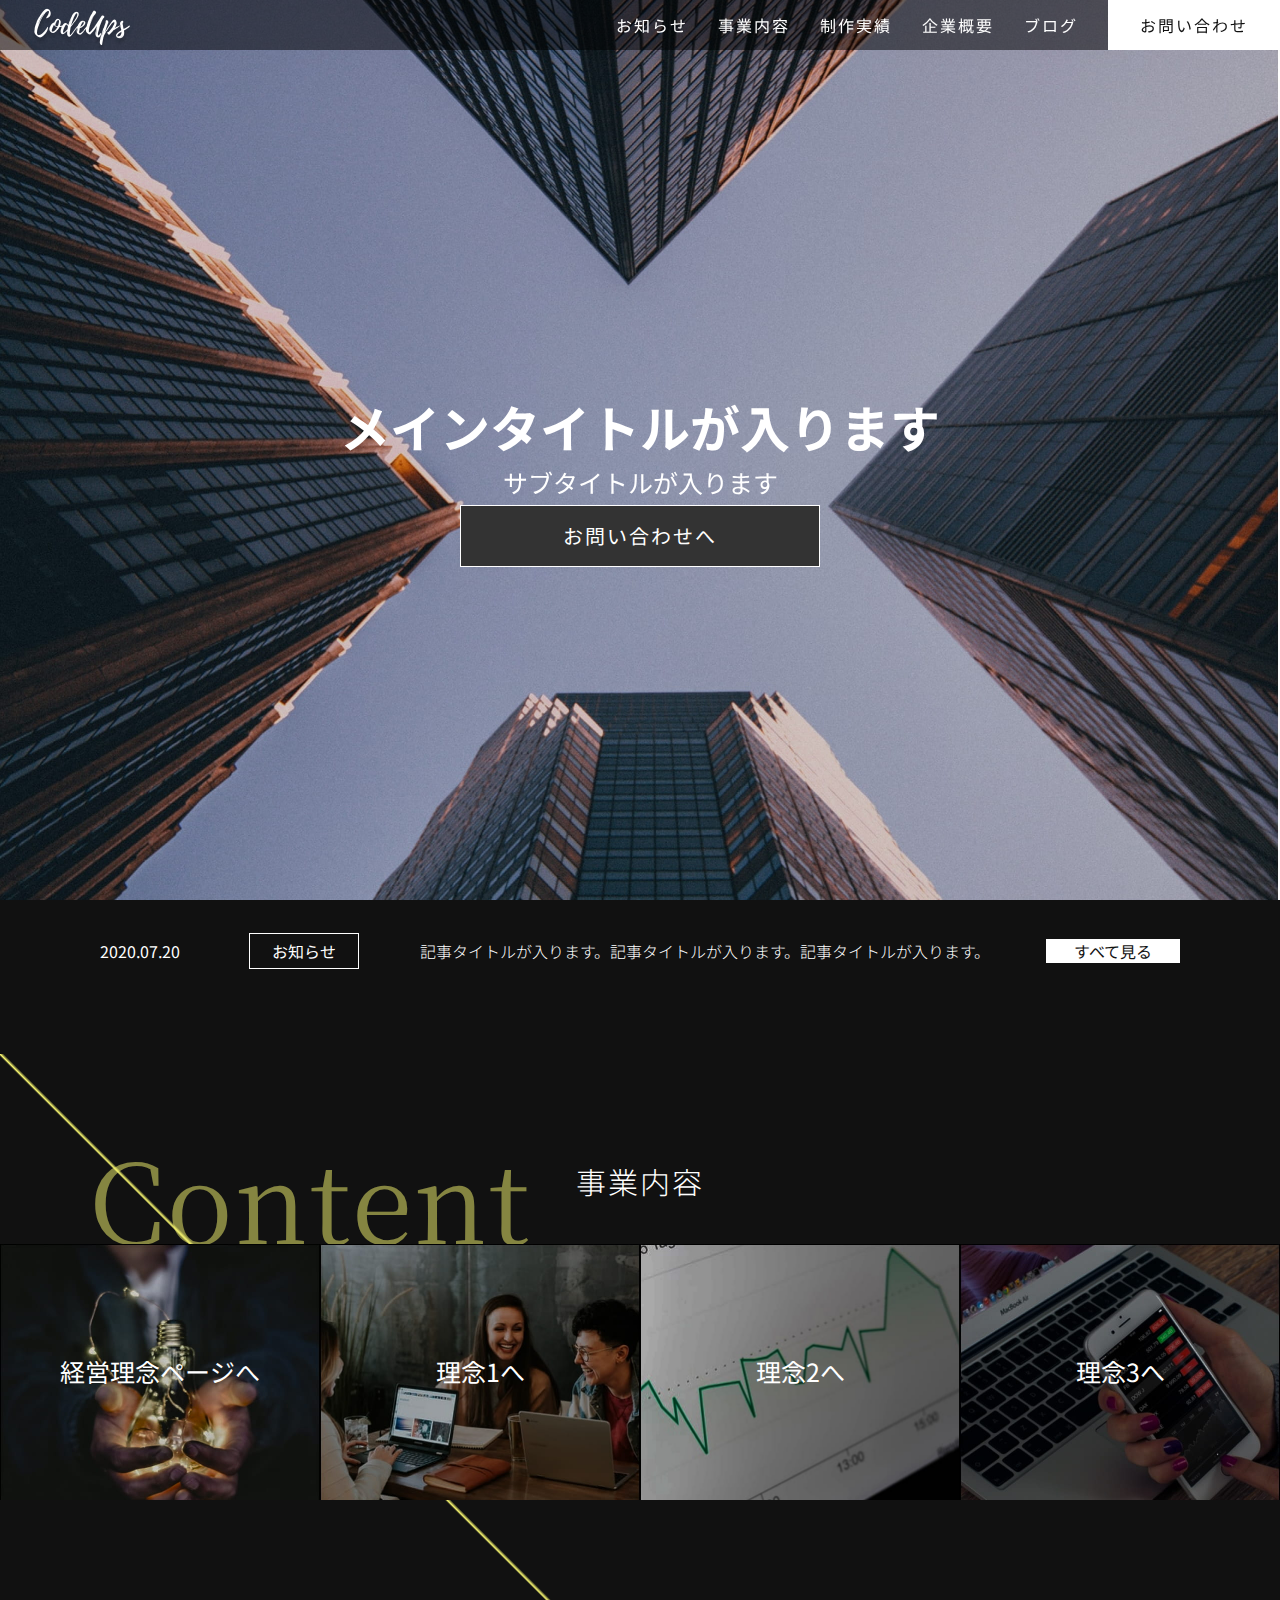
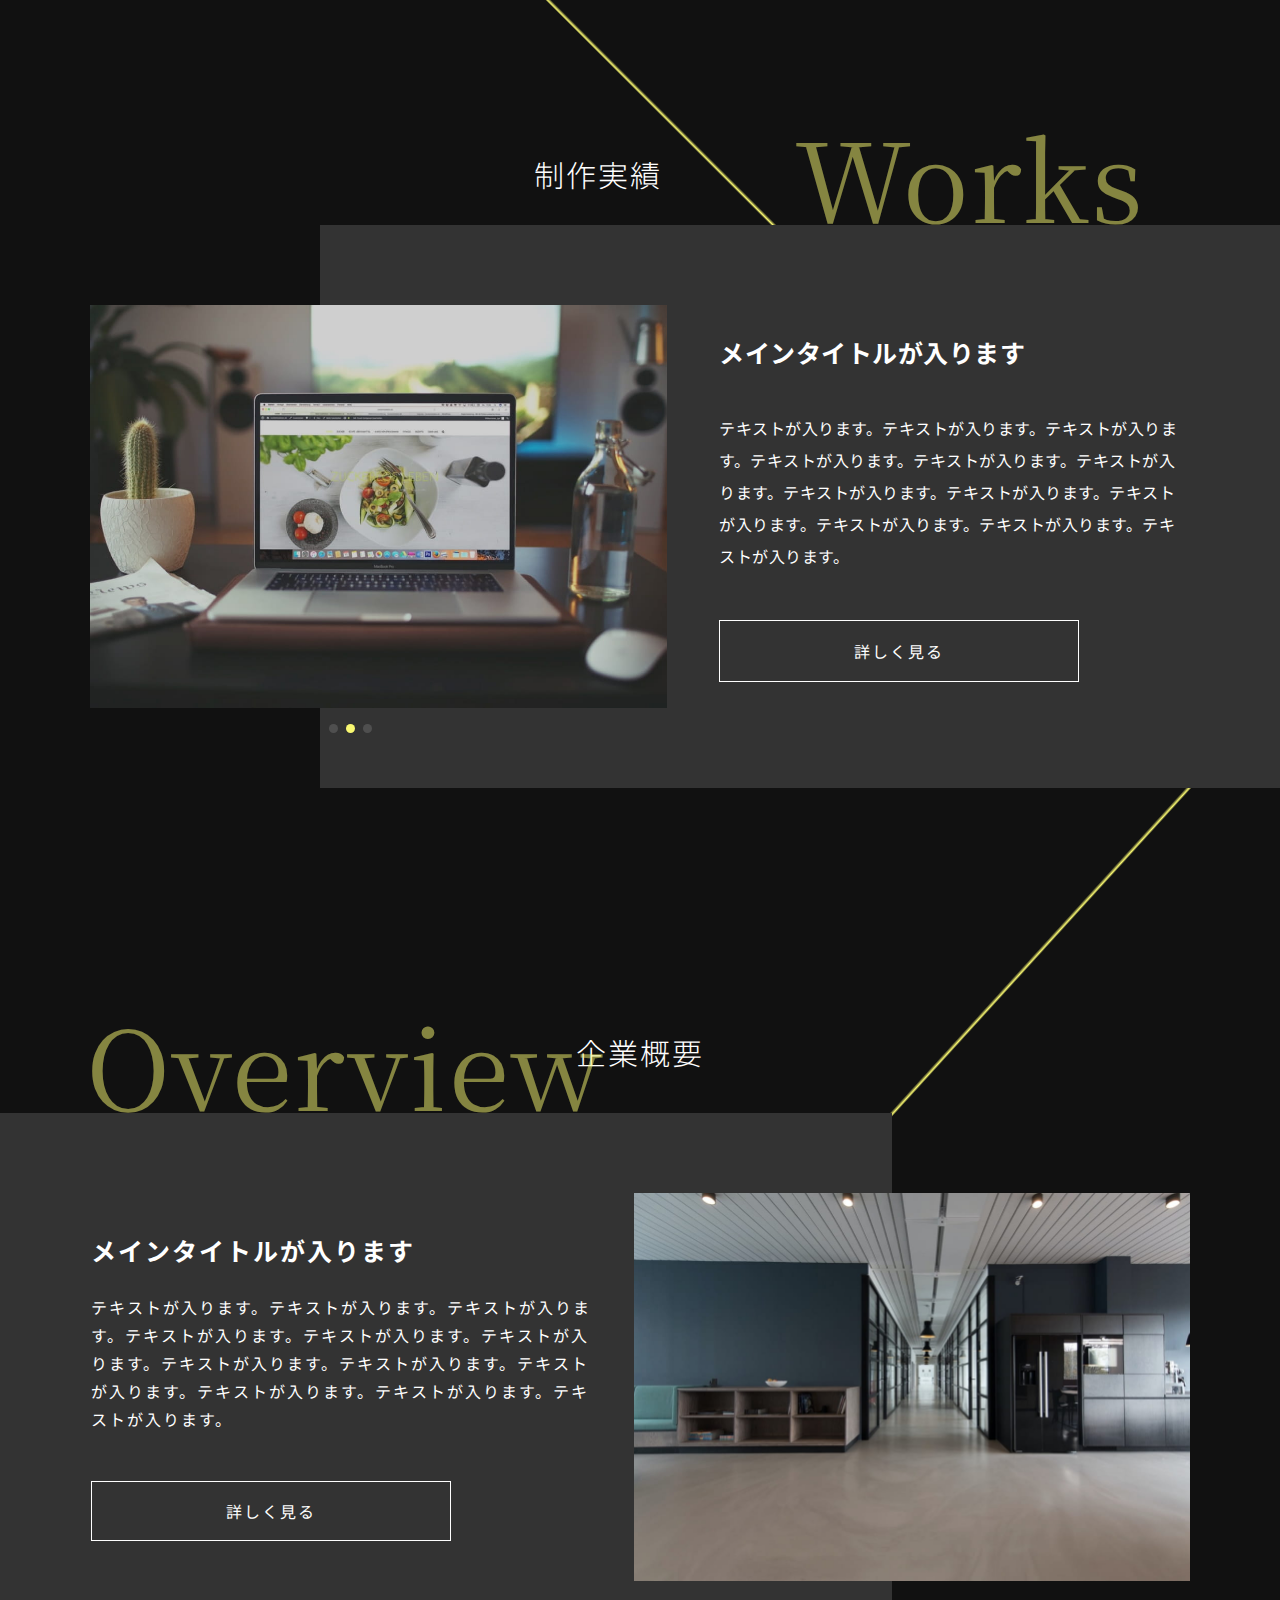
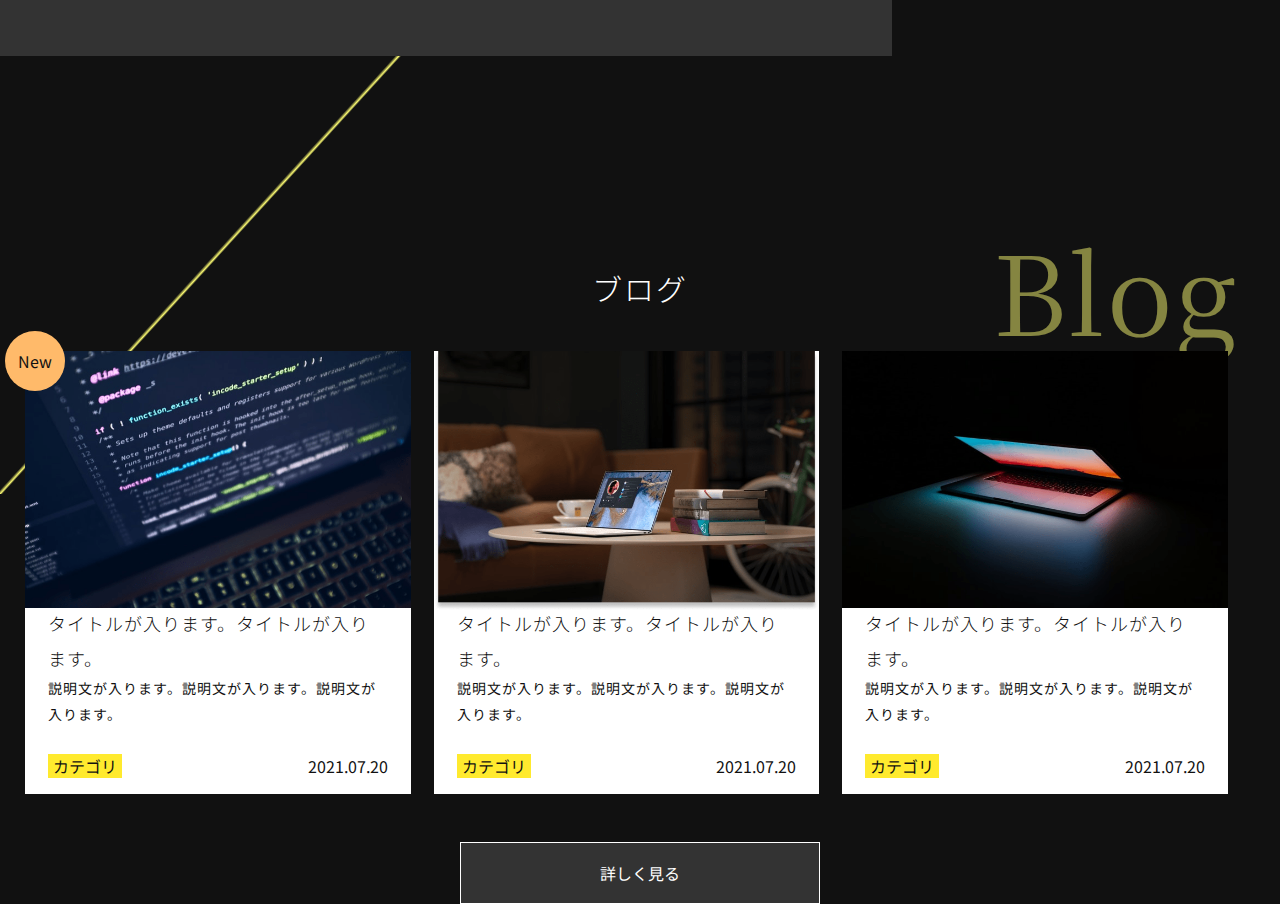
==== commit 862e0dce: "thanks_create" ====
--- a/index.html
+++ b/index.html
@@ -43,15 +43,15 @@
       </h1>
       <nav class="header__nav">
         <ul class="header__nav-list">
-          <li class="header__nav-item"><a href="/archive.html" class="header__nav-link">お知らせ</a></li>
+          <li class="header__nav-item"><a href="/single-bolg.html" class="header__nav-link">お知らせ</a></li>
           <li class="header__nav-item"><a href="/p-content.html" class="header__nav-link">事業内容</a></li>
           <li class="header__nav-item"><a href="/works-archive.html" class="header__nav-link">制作実績</a></li>
           <li class="header__nav-item"><a href="/company.html" class="header__nav-link">企業概要</a></li>
-          <li class="header__nav-item"><a href="#" class="header__nav-link">ブログ</a></li>
+          <li class="header__nav-item"><a href="/blog.html" class="header__nav-link">ブログ</a></li>
         </ul>
       </nav>
       <div class="header__contact-linkwrap">
-        <a href="#" class="header__contact-link">お問い合わせ</a>
+        <a href="/contact.html" class="header__contact-link">お問い合わせ</a>
       </div>
     </header>
     <!-- ヘッダー -->
@@ -433,7 +433,7 @@
               <a href="#" class="footer__nav-link">トップ</a>
             </li>
             <li class="footer__nav-item">
-              <a href="#" class="footer__nav-link">お知らせ</a>
+              <a href="/thanks.html" class="footer__nav-link">お知らせ</a>
             </li>
             <li class="footer__nav-item">
               <a href="#" class="footer__nav-link">事業内容</a>
--- a/css/styles.css
+++ b/css/styles.css
@@ -277,6 +277,124 @@
     padding-right: 25px;
     padding-left: 25px;
   }
+}
+
+.page-articles__title {
+  background: #333333;
+  text-align: center;
+  padding: 9px 0;
+  padding: 0.5625rem 0;
+  border: 1px solid #fff;
+  font-weight: normal;
+  letter-spacing: 2px;
+  font-size: 16px;
+  font-size: 1rem;
+}
+
+.page-articles__flex {
+  display: -webkit-box;
+  display: -ms-flexbox;
+  display: flex;
+  -ms-flex-wrap: wrap;
+      flex-wrap: wrap;
+  margin-top: 32px;
+  margin-top: 2rem;
+}
+
+.page-article {
+  background-color: #fff;
+  color: #111;
+  display: -webkit-box;
+  display: -ms-flexbox;
+  display: flex;
+  -webkit-box-orient: vertical;
+  -webkit-box-direction: normal;
+      -ms-flex-direction: column;
+          flex-direction: column;
+  height: auto;
+  -webkit-transition: ease all 0.3s;
+  transition: ease all 0.3s;
+}
+@media screen and (min-width: 768px) {
+  .page-article {
+    width: calc(23.5% - 13px);
+    display: inline-block;
+    margin-left: auto;
+    margin-right: auto;
+  }
+}
+
+.page-article:not(:first-child) {
+  margin-top: 24px;
+  margin-top: 1.5rem;
+}
+@media screen and (min-width: 768px) {
+  .page-article:not(:first-child) {
+    margin-top: 0;
+  }
+}
+
+@media screen and (min-width: 768px) {
+  .page-article:not(:nth-child(4n+1)) {
+    margin-left: 32px;
+  }
+}
+
+@media screen and (min-width: 768px) {
+  .page-article:nth-child(n+5) {
+    margin-top: 20px;
+  }
+}
+
+.page-article__image > img {
+  -o-object-fit: cover;
+     object-fit: cover;
+  aspect-ratio: 9/5;
+}
+@media screen and (min-width: 768px) {
+  .page-article__image > img {
+    aspect-ratio: 9/7;
+  }
+}
+
+.page-article__body {
+  padding: 0 24px;
+  padding: 0 1.5rem;
+  margin-bottom: 14px;
+  margin-bottom: 0.875rem;
+}
+
+.page-article__title {
+  font-size: 18px;
+  font-size: 1.125rem;
+  line-height: 1.94;
+  letter-spacing: 1px;
+}
+
+.page-article__text {
+  letter-spacing: 1px;
+  line-height: 1.85;
+}
+
+.page-artilce__footer {
+  display: -webkit-box;
+  display: -ms-flexbox;
+  display: flex;
+  padding: 0 24px;
+  padding: 0 1.5rem;
+  padding-bottom: 14px;
+  padding-bottom: 0.875rem;
+  margin-top: auto;
+}
+
+.page-article__category {
+  background-color: #ffea2e;
+  padding: 5px;
+  padding: 0.3125rem;
+}
+
+.page-article__date {
+  margin-left: auto;
 }
 
 .page__header {
@@ -389,6 +507,10 @@
           transform: translate(-50%, 130%);
 }
 
+.wp-pagenavi {
+  white-space: nowrap;
+}
+
 .page {
   display: inline-block;
   border: 1px solid #fff;
@@ -758,6 +880,9 @@
 }
 
 .footer {
+  position: absolute;
+  bottom: 0;
+  width: 100%;
   margin-top: 120px;
   margin-top: 7.5rem;
   padding-bottom: 48px;
@@ -1218,6 +1343,515 @@
 @media screen and (min-width: 768px) {
   .p-content__item-text {
     line-height: 2.18;
+  }
+}
+
+.page-blog__heaeder-image {
+  background-image: url(/images/common/blog-archive-sp-header.jpg);
+  background-position: center center;
+}
+@media screen and (min-width: 768px) {
+  .page-blog__heaeder-image {
+    background-image: url(/images/common/blog-archive-sp-header.jpg);
+    background-position: center right;
+  }
+}
+
+.page-blog__inner {
+  margin: auto;
+  padding: 0 20px;
+  padding: 0 1.25rem;
+  max-width: 600px;
+  max-width: 37.5rem;
+  width: 100%;
+}
+@media screen and (min-width: 768px) {
+  .page-blog__inner {
+    max-width: 68.75rem;
+  }
+}
+
+.page-blog__wrap {
+  margin-top: 85px;
+  margin-top: 5.3125rem;
+}
+@media screen and (min-width: 768px) {
+  .page-blog__wrap {
+    margin-top: 7.1875rem;
+  }
+}
+
+.page-blog__category-links {
+  display: -webkit-box;
+  display: -ms-flexbox;
+  display: flex;
+  -ms-flex-wrap: wrap;
+      flex-wrap: wrap;
+  gap: 24px 20px;
+}
+
+.page-blog__category-link {
+  -webkit-transition: ease all 0.3s;
+  transition: ease all 0.3s;
+}
+
+.page-blog__category-link:hover {
+  background-color: #fff;
+}
+.page-blog__category-link:hover > a {
+  color: #111;
+}
+
+.page-blog__category-link > a {
+  letter-spacing: 2px;
+}
+
+.page-blog__cards {
+  margin-top: 40px;
+  margin-top: 2.5rem;
+}
+@media screen and (min-width: 768px) {
+  .page-blog__cards {
+    display: -webkit-box;
+    display: -ms-flexbox;
+    display: flex;
+    -ms-flex-wrap: wrap;
+        flex-wrap: wrap;
+  }
+}
+
+.page-blog__card {
+  background-color: #fff;
+  color: #111;
+  display: -webkit-box;
+  display: -ms-flexbox;
+  display: flex;
+  -webkit-box-orient: vertical;
+  -webkit-box-direction: normal;
+      -ms-flex-direction: column;
+          flex-direction: column;
+  height: auto;
+  -webkit-transition: ease all 0.3s;
+  transition: ease all 0.3s;
+}
+@media screen and (min-width: 768px) {
+  .page-blog__card {
+    width: calc(33.333% - 1.52083rem);
+  }
+}
+
+.page-blog__card:not(:first-child) {
+  margin-top: 24px;
+  margin-top: 1.5rem;
+}
+@media screen and (min-width: 768px) {
+  .page-blog__card:not(:first-child) {
+    margin-top: 0;
+  }
+}
+
+@media screen and (min-width: 768px) {
+  .page-blog__card:not(:nth-child(3n+1)) {
+    margin-left: 1.5625rem;
+  }
+}
+
+@media screen and (min-width: 768px) {
+  .page-blog__card:nth-child(n+4) {
+    margin-top: 3rem;
+  }
+}
+
+.page-blog__card:hover {
+  background-color: #333333;
+  color: #fff;
+}
+.page-blog__card:hover .page-blog__card-category {
+  color: #333;
+}
+
+.page-blog__card-sumbnail > img {
+  -o-object-fit: cover;
+     object-fit: cover;
+  aspect-ratio: 4/3;
+}
+
+.page-blog__card-body {
+  padding: 0 24px;
+  padding: 0 1.5rem;
+  padding-top: 14px;
+  padding-top: 0.875rem;
+  margin-bottom: 14px;
+  margin-bottom: 0.875rem;
+}
+
+.page-blog__card-title {
+  font-weight: normal;
+  font-size: 18px;
+  font-size: 1.125rem;
+  line-height: 1.94;
+}
+
+.page-blog__card-text {
+  line-height: 1.875;
+}
+
+.page-blog__card-info {
+  display: -webkit-box;
+  display: -ms-flexbox;
+  display: flex;
+  padding: 0 24px;
+  padding: 0 1.5rem;
+  padding-bottom: 14px;
+  padding-bottom: 0.875rem;
+  margin-top: auto;
+}
+
+.page-blog__card-category {
+  background-color: #ffea2e;
+  padding: 5px;
+  padding: 0.3125rem;
+}
+
+.page-blog__card-date {
+  margin-left: auto;
+}
+
+.page-blog__pagenation {
+  margin-top: 80px;
+  margin-top: 5rem;
+  text-align: center;
+}
+
+.page-contact__heaeder-image {
+  background-image: url(/images/common/contact-sp-header.jpg);
+}
+@media screen and (min-width: 768px) {
+  .page-contact__heaeder-image {
+    background-image: url(/images/common/contact-header.jpg);
+  }
+}
+
+.page-contact__inner {
+  padding: 0 20px;
+  padding: 0 1.25rem;
+}
+@media screen and (min-width: 768px) {
+  .page-contact__inner {
+    padding: 0 5.625rem;
+  }
+}
+
+.page-contact__items {
+  padding: 0 20px;
+  padding: 0 1.25rem;
+  margin-top: 85px;
+  margin-top: 5.3125rem;
+}
+@media screen and (min-width: 768px) {
+  .page-contact__items {
+    width: 100%;
+    max-width: 50rem;
+    margin-left: auto;
+    margin-right: auto;
+    margin-top: 7.1875rem;
+  }
+}
+
+@media screen and (min-width: 768px) {
+  .page-contact__item {
+    display: -webkit-box;
+    display: -ms-flexbox;
+    display: flex;
+  }
+}
+
+.page-contact__item:not(:first-child) {
+  margin-top: 32px;
+  margin-top: 2rem;
+}
+@media screen and (min-width: 768px) {
+  .page-contact__item:not(:first-child) {
+    margin-top: 2.8125rem;
+  }
+}
+
+.page-contact__label {
+  display: block;
+  margin-bottom: 16px;
+  margin-bottom: 1rem;
+}
+@media screen and (min-width: 768px) {
+  .page-contact__label {
+    margin-bottom: 0;
+    width: 20%;
+    margin-right: 1.5rem;
+  }
+}
+
+.page-contact__input {
+  background-color: #fff;
+  display: inline-block;
+  width: 100%;
+  padding: 10px;
+  padding: 0.625rem;
+  line-height: 1.85;
+  letter-spacing: 0.7px;
+}
+@media screen and (min-width: 768px) {
+  .page-contact__input {
+    width: 80%;
+  }
+}
+
+.page-contact__textarea {
+  background-color: #fff;
+  display: inline-block;
+  width: 100%;
+  resize: none;
+  padding: 10px;
+  padding: 0.625rem;
+  line-height: 1.85;
+  letter-spacing: 0.7px;
+  height: 256px;
+  height: 16rem;
+  max-height: 100%;
+}
+@media screen and (min-width: 768px) {
+  .page-contact__textarea {
+    width: 80%;
+  }
+}
+
+.page-contact__error-text {
+  margin-bottom: 30px;
+  margin-bottom: 1.875rem;
+  color: #FF5757;
+  letter-spacing: 2px;
+  text-align: center;
+}
+
+.page-contact__error-color {
+  background-color: #FFDCDC;
+}
+
+.page-contact__btn {
+  display: block;
+  background-color: #fff;
+  text-align: center;
+  width: 360px;
+  width: 22.5rem;
+  padding: 20px 0;
+  padding: 1.25rem 0;
+  max-width: 100%;
+  color: #111;
+  margin-top: 48px;
+  margin-top: 3rem;
+  margin-left: auto;
+  margin-right: auto;
+  -webkit-transition: ease all 0.3s;
+  transition: ease all 0.3s;
+  border: 1px solid #fff;
+}
+@media screen and (min-width: 768px) {
+  .page-contact__btn {
+    padding: 1.5625rem 0;
+    margin-top: 3.5rem;
+  }
+}
+
+.page-contact__btn:hover {
+  background-color: #333;
+  color: #fff;
+}
+
+.single-blog {
+  padding-top: 66px;
+  padding-top: 4.125rem;
+}
+
+.single-blog__inner {
+  padding: 0 20px;
+  padding: 0 1.25rem;
+}
+
+.single-blog__wrap {
+  padding: 0 20px;
+  padding: 0 1.25rem;
+  max-width: 600px;
+  max-width: 37.5rem;
+  width: 100%;
+  margin: auto;
+}
+@media screen and (min-width: 768px) {
+  .single-blog__wrap {
+    max-width: 50rem;
+  }
+}
+
+.single-blog__title-wrap {
+  margin-top: 78px;
+  margin-top: 4.875rem;
+}
+
+.single-title {
+  font-weight: normal;
+  line-height: 1.75;
+  letter-spacing: 0.4px;
+}
+
+.single-blog__date-wrap {
+  margin-top: 19px;
+  margin-top: 1.1875rem;
+  display: -webkit-box;
+  display: -ms-flexbox;
+  display: flex;
+  -webkit-box-align: center;
+      -ms-flex-align: center;
+          align-items: center;
+}
+
+.single-blog__date {
+  margin-right: 24px;
+  margin-right: 1.5rem;
+  letter-spacing: 0.4px;
+}
+
+.single-blog__category {
+  letter-spacing: 2px;
+  border: 1px solid #fff;
+  padding: 8px 20px;
+  padding: 0.5rem 1.25rem;
+}
+
+.single-blog__sumbnail {
+  margin-top: 20px;
+  margin-top: 1.25rem;
+}
+
+.single-blog__sumbnail > img {
+  -o-object-fit: cover;
+     object-fit: cover;
+  aspect-ratio: 16/10;
+}
+
+.single-blog__body {
+  margin-top: 24px;
+  margin-top: 1.5rem;
+}
+
+.single-blog__body > img {
+  margin-top: 24px;
+  margin-top: 1.5rem;
+  display: block;
+}
+
+.single-blog__body > h2 {
+  margin-top: 24px;
+  margin-top: 1.5rem;
+  font-size: 20px;
+  font-size: 1.25rem;
+  letter-spacing: 2px;
+  line-height: 1.4;
+  position: relative;
+  padding-left: 7px;
+  padding-left: 0.4375rem;
+  font-weight: normal;
+}
+
+.single-blog__body > h2::before {
+  content: "";
+  position: absolute;
+  top: 0;
+  left: 0;
+  width: 3px;
+  height: 100%;
+  background-color: #fff;
+}
+
+.single-blog__body > h3 {
+  padding-top: 24px;
+  padding-top: 1.5rem;
+  font-size: 18px;
+  font-size: 1.125rem;
+  letter-spacing: 2px;
+  line-height: 1.44;
+  position: relative;
+  display: inline-block;
+  padding-bottom: 7px;
+  padding-bottom: 0.4375rem;
+  padding-left: 10px;
+  padding-left: 0.625rem;
+}
+
+.single-blog__body > h3::before {
+  content: "";
+  position: absolute;
+  bottom: 0;
+  left: 10px;
+  left: 0.625rem;
+  width: 100%;
+  height: 3px;
+  background-color: #fff;
+}
+
+.single-blog__body > h3::after {
+  content: "";
+  position: absolute;
+  bottom: 0;
+  left: 10px;
+  left: 0.625rem;
+  width: 30%;
+  height: 3px;
+  background-color: #FFEA2E;
+}
+
+.single-blog__body > p {
+  margin-top: 24px;
+  margin-top: 1.5rem;
+  line-height: 2.18;
+  letter-spacing: 0.4px;
+}
+
+.single-blog__body > ul {
+  margin-top: 24px;
+  margin-top: 1.5rem;
+  list-style-type: disc;
+  padding-left: 20px;
+  padding-left: 1.25rem;
+}
+
+.single-blog__body > ul > li {
+  line-height: 2.18;
+  letter-spacing: 0.4px;
+}
+
+.single-blog__body > ol {
+  margin-top: 24px;
+  margin-top: 1.5rem;
+  list-style-type: decimal;
+  padding-left: 20px;
+  padding-left: 1.25rem;
+}
+
+.single-blog__body > ol > li {
+  line-height: 2.18;
+  letter-spacing: 0.4px;
+}
+
+.single-blog__articles {
+  width: 100%;
+  max-width: 600px;
+  max-width: 37.5rem;
+  margin: auto;
+  margin-top: 104px;
+  margin-top: 6.5rem;
+  padding: 0 20px;
+  padding: 0 1.25rem;
+}
+@media screen and (min-width: 768px) {
+  .single-blog__articles {
+    max-width: 68.75rem;
   }
 }
 
@@ -1562,6 +2196,81 @@
 
 .single-works__article-date {
   margin-left: auto;
+}
+
+.thanks {
+  padding-top: 130px;
+  padding-top: 8.125rem;
+  margin-bottom: 150px;
+  margin-bottom: 9.375rem;
+  padding-left: 20px;
+  padding-left: 1.25rem;
+  padding-right: 20px;
+  padding-right: 1.25rem;
+}
+@media screen and (min-width: 768px) {
+  .thanks {
+    margin-bottom: 0;
+    padding-top: 12.5rem;
+  }
+}
+
+.thanks__title {
+  text-align: center;
+  font-size: 20px;
+  font-size: 1.25rem;
+  letter-spacing: 2px;
+  line-height: 1.16;
+  font-weight: normal;
+}
+@media screen and (min-width: 768px) {
+  .thanks__title {
+    font-size: 1.875rem;
+  }
+}
+
+.thanks__text {
+  text-align: center;
+  font-size: 20px;
+  font-size: 1.25rem;
+  letter-spacing: 2px;
+  line-height: 1.8;
+  margin-top: 80px;
+  margin-top: 5rem;
+}
+@media screen and (min-width: 768px) {
+  .thanks__text {
+    font-size: 1.25rem;
+  }
+}
+
+.thanks__link {
+  display: block;
+  color: #fff;
+  background-color: #333;
+  text-align: center;
+  width: 360px;
+  width: 22.5rem;
+  max-width: 100%;
+  margin-left: auto;
+  margin-right: auto;
+  border: 1px solid #fff;
+  padding: 11px 0;
+  padding: 0.6875rem 0;
+  margin-top: 80px;
+  margin-top: 5rem;
+  -webkit-transition: ease all 0.3s;
+  transition: ease all 0.3s;
+}
+@media screen and (min-width: 768px) {
+  .thanks__link {
+    padding: 1.5625rem 0;
+  }
+}
+
+.thanks__link:hover {
+  background-color: #fff;
+  color: #111;
 }
 
 .blog {
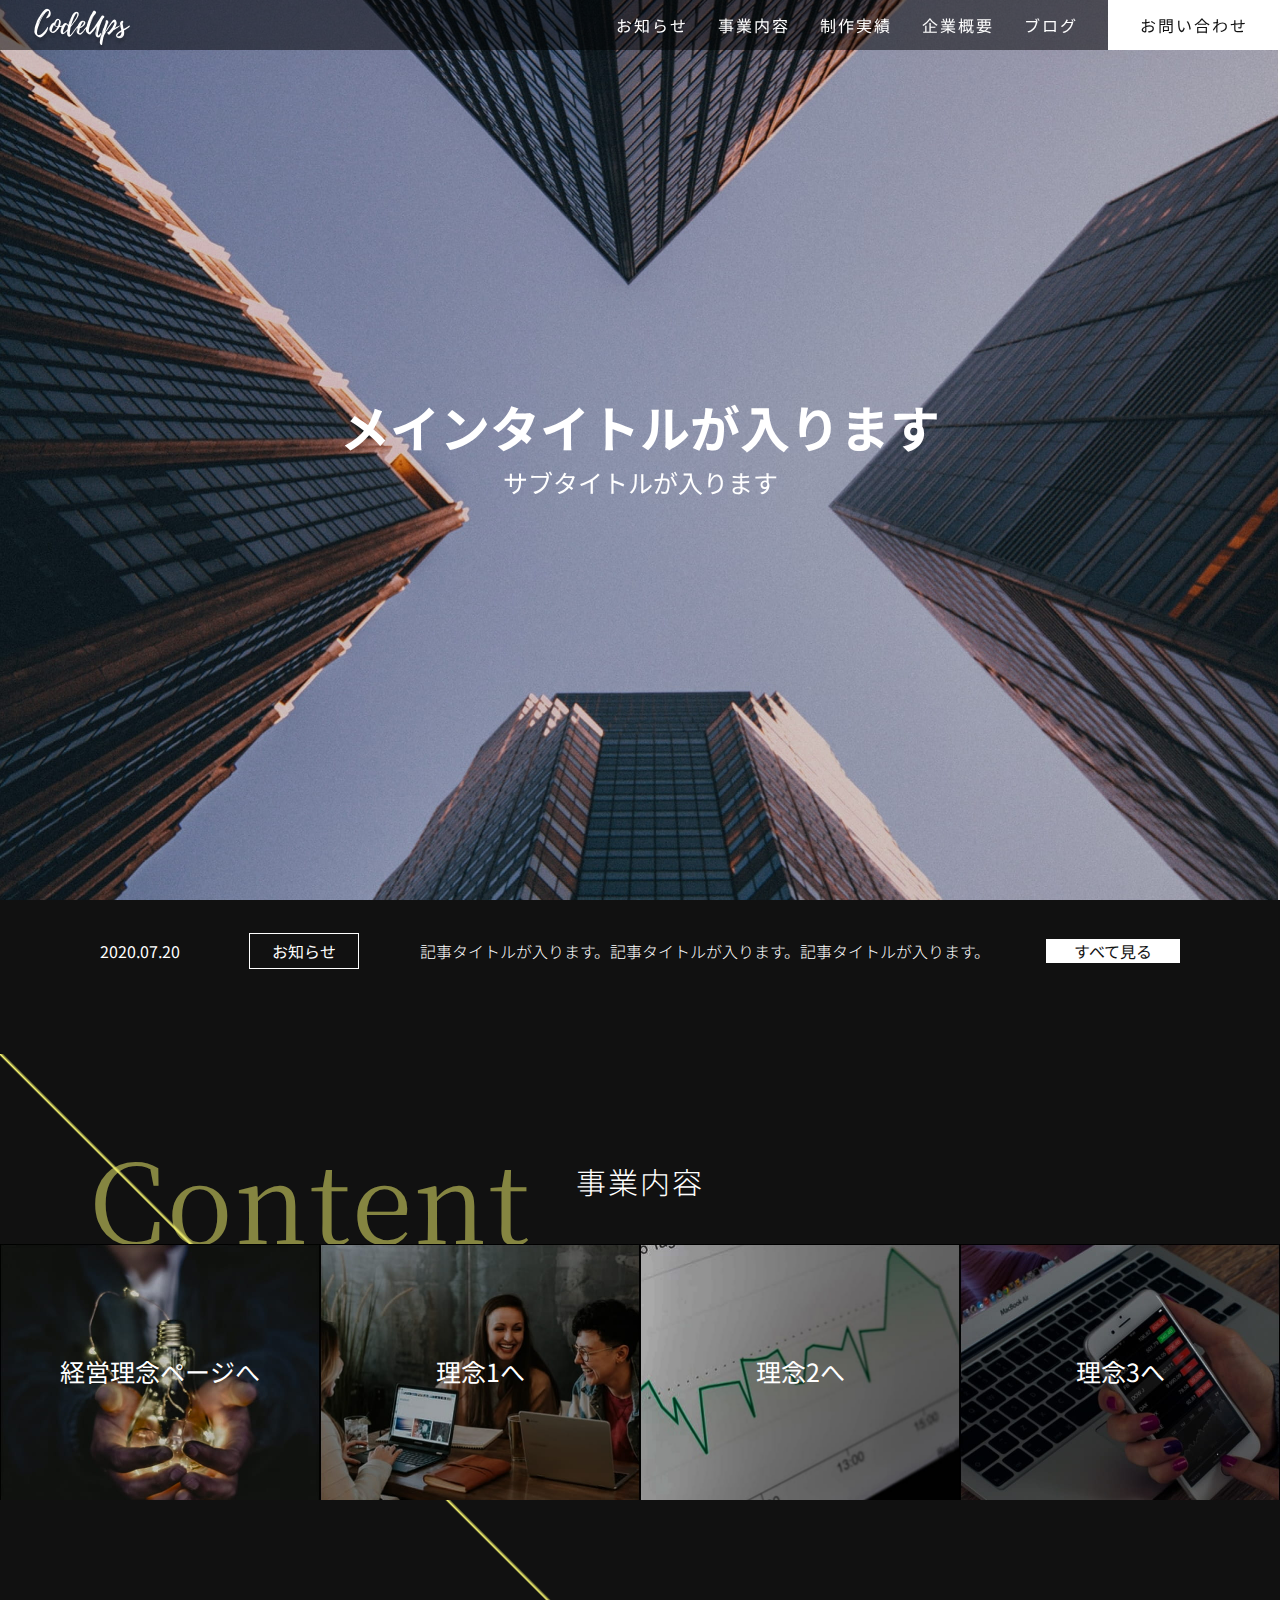
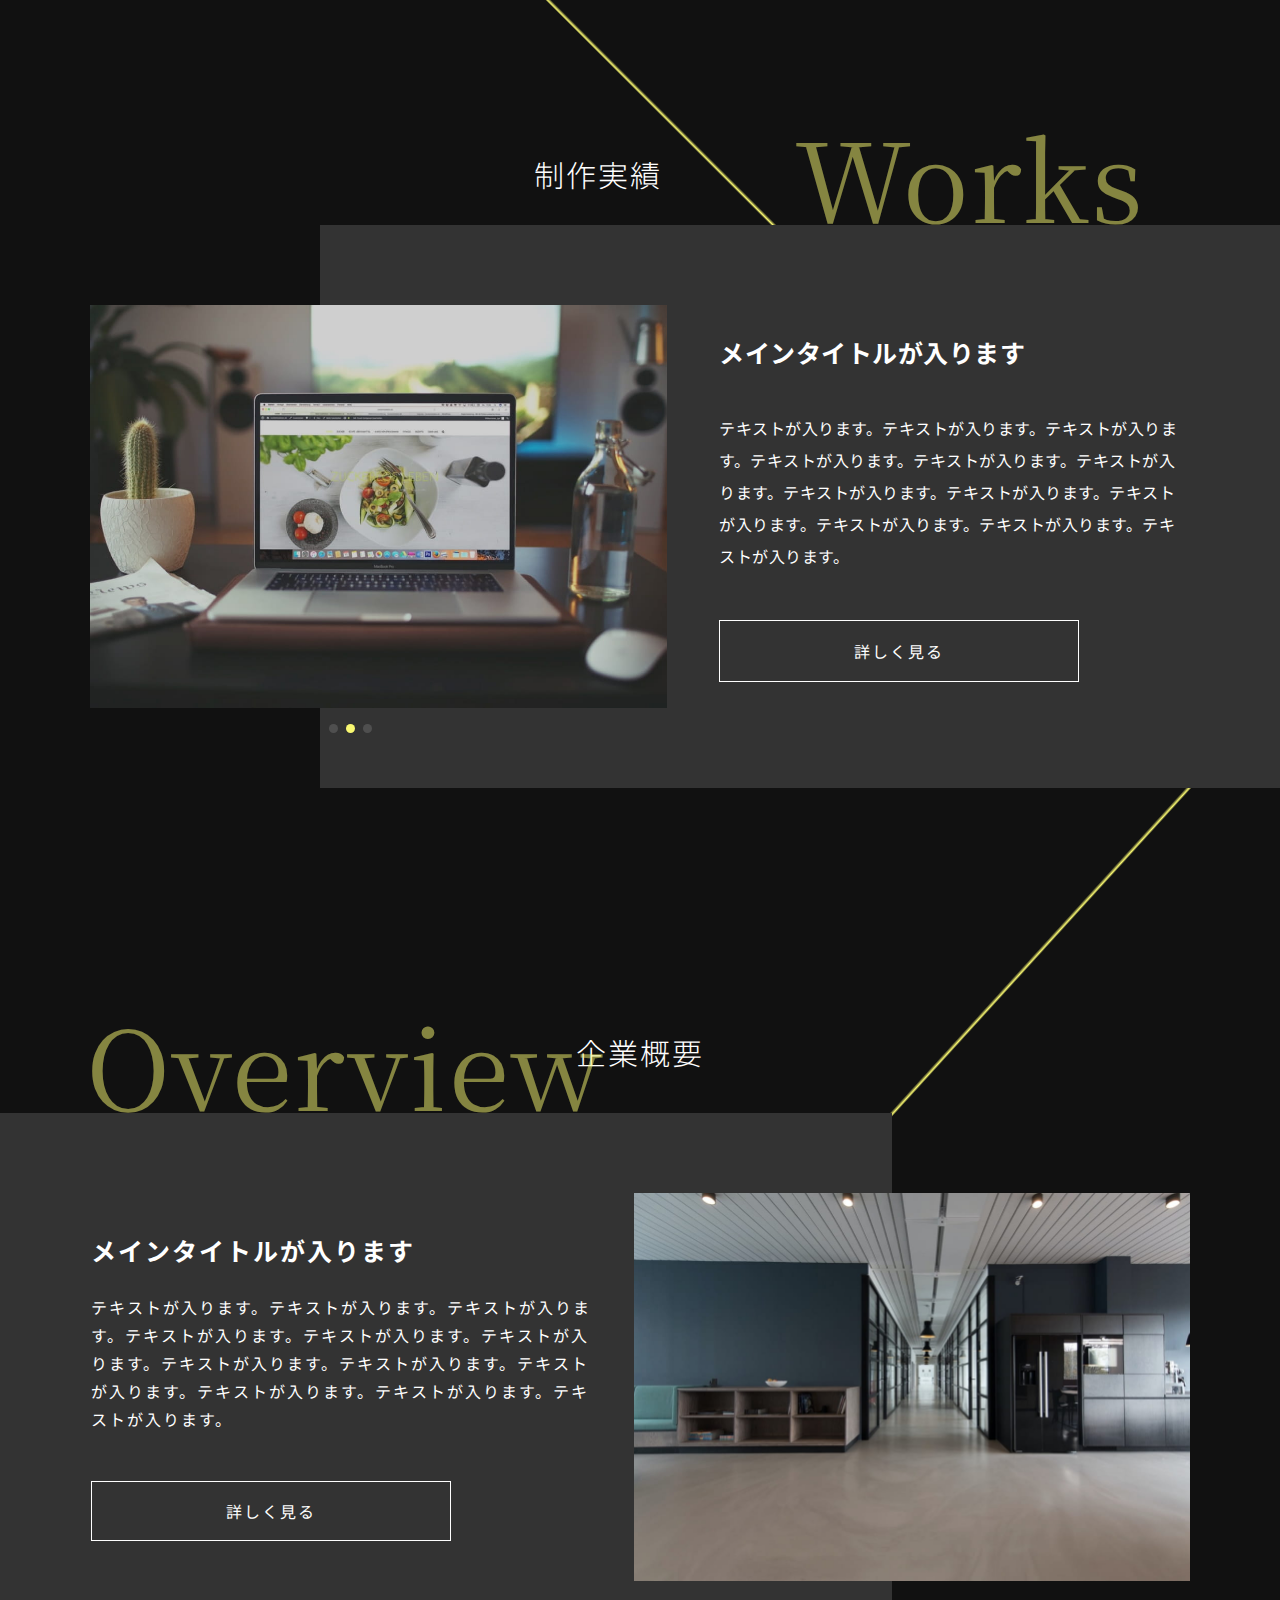
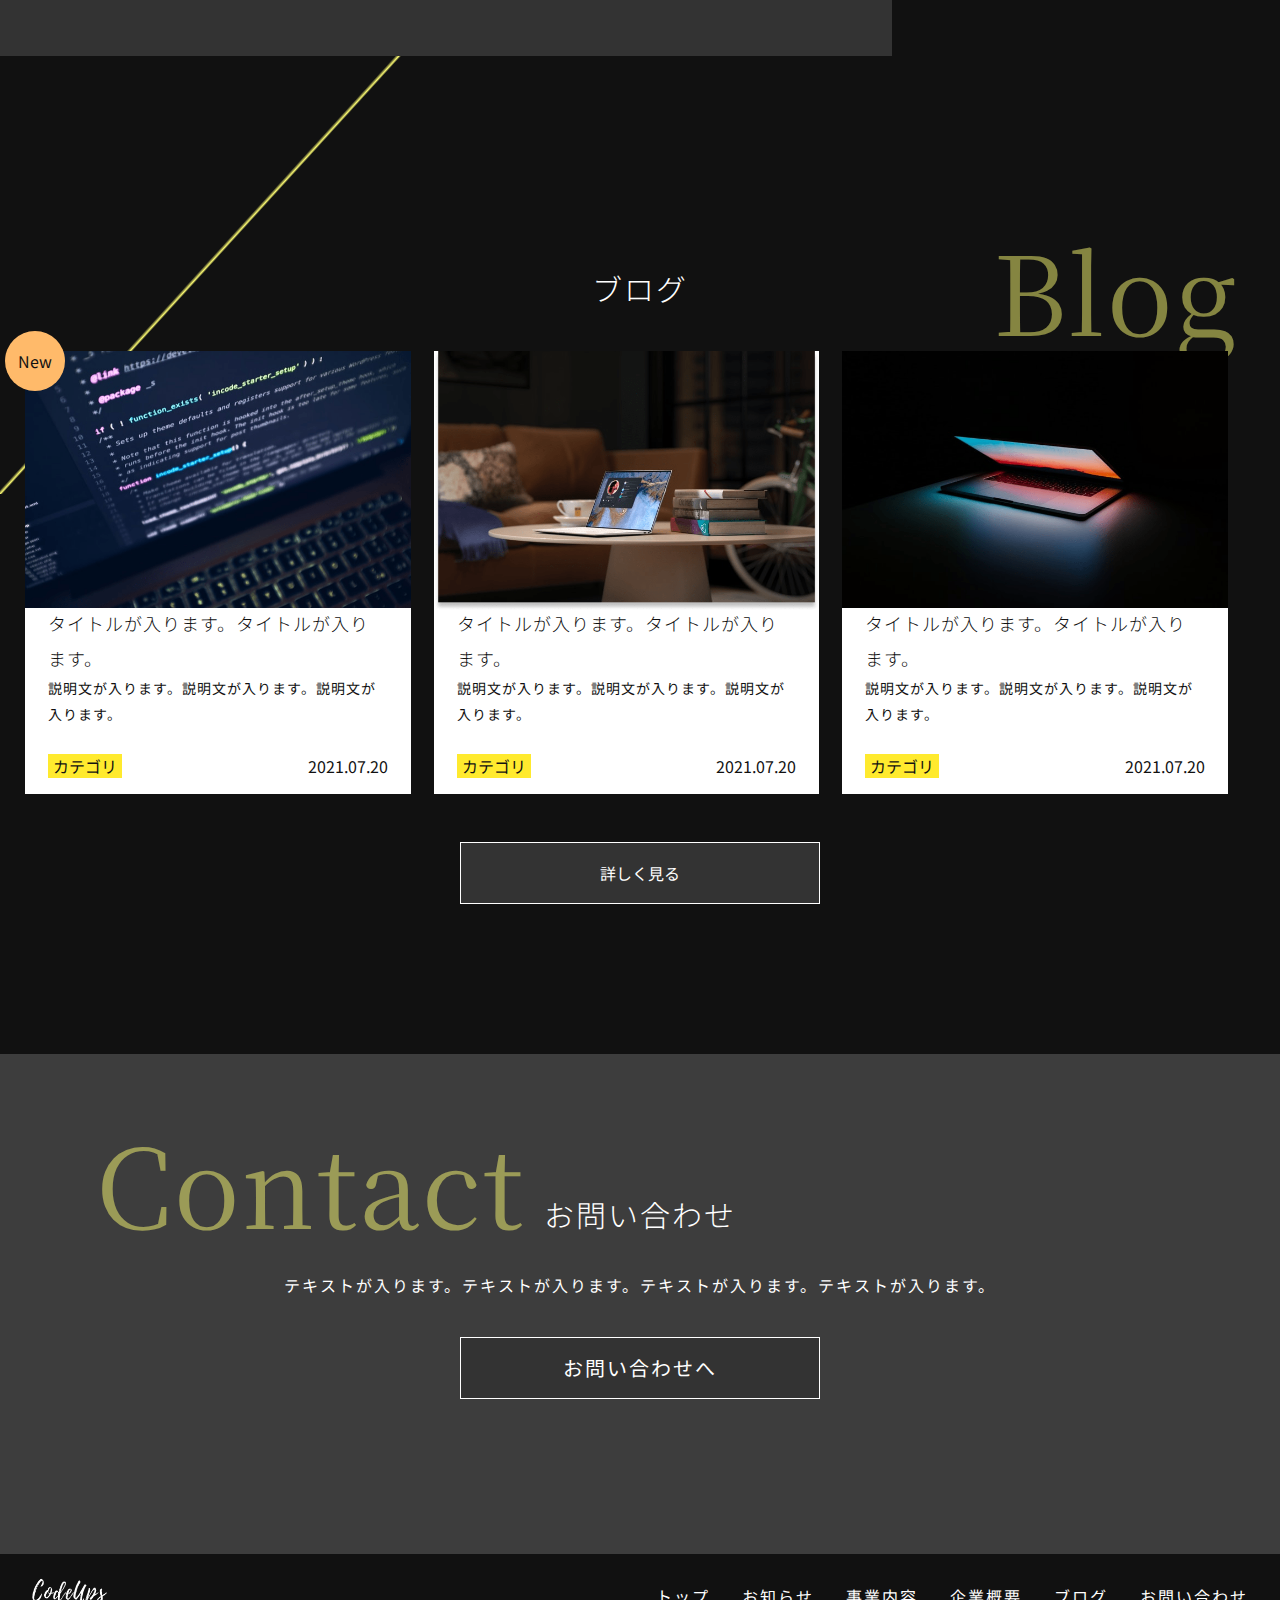
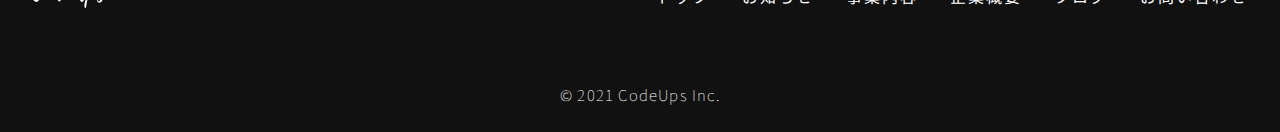
==== commit 116264e4: "あああ" ====
--- a/index.html
+++ b/index.html
@@ -436,7 +436,7 @@
               <a href="/thanks.html" class="footer__nav-link">お知らせ</a>
             </li>
             <li class="footer__nav-item">
-              <a href="#" class="footer__nav-link">事業内容</a>
+              <a href="/404.html" class="footer__nav-link">事業内容</a>
             </li>
             <li class="footer__nav-item">
               <a href="#" class="footer__nav-link">企業概要</a>
--- a/css/styles.css
+++ b/css/styles.css
@@ -879,10 +879,21 @@
   color: #fff;
 }
 
+.error-page__title {
+  font-size: 40px;
+  font-size: 2.5rem;
+  letter-spacing: 2px;
+  opacity: 0.6;
+  text-align: center;
+  color: #FFEA2E;
+}
+@media screen and (min-width: 768px) {
+  .error-page__title {
+    font-size: 3.75rem;
+  }
+}
+
 .footer {
-  position: absolute;
-  bottom: 0;
-  width: 100%;
   margin-top: 120px;
   margin-top: 7.5rem;
   padding-bottom: 48px;
